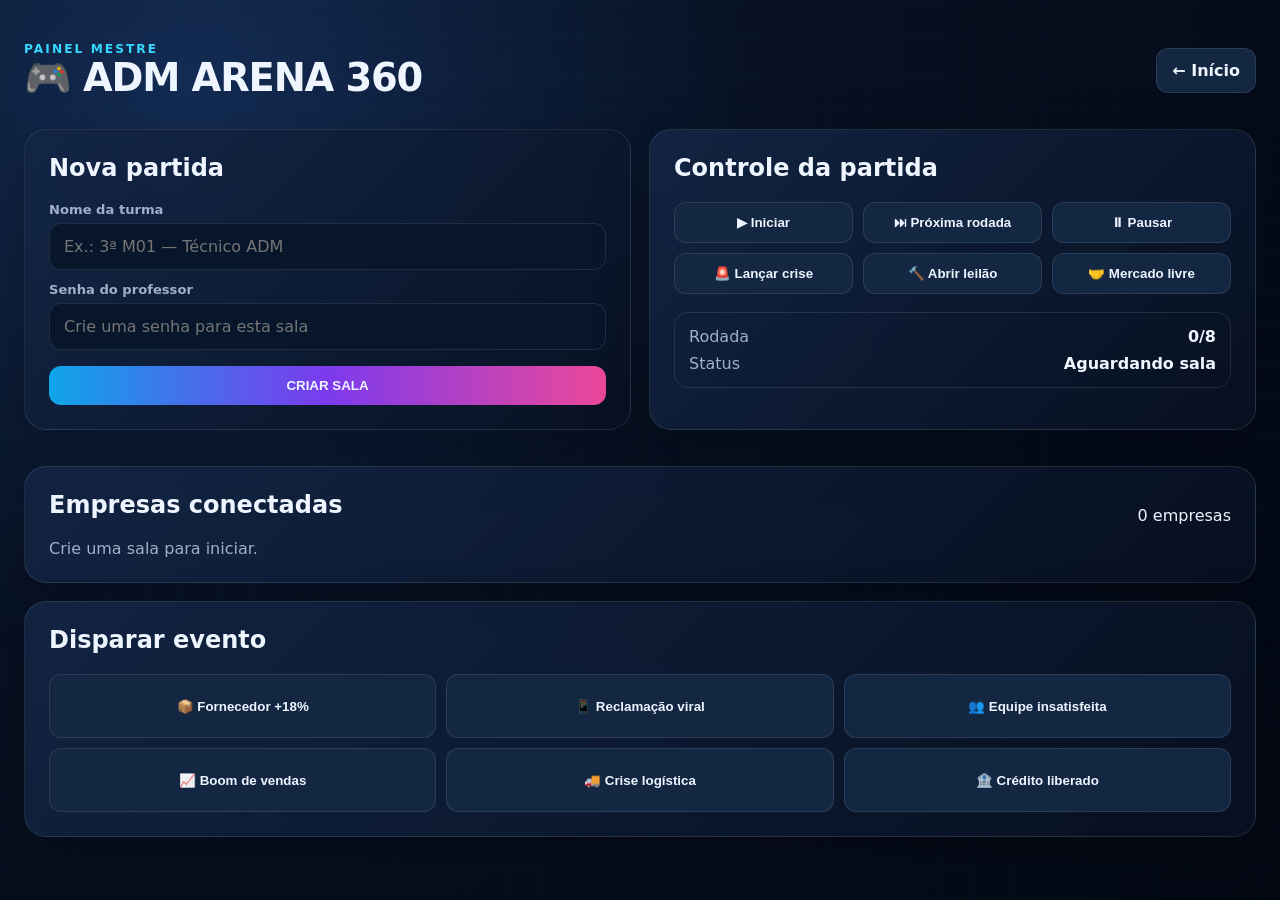
==== professor.html @ ea79e200 "Add files via upload" ====
<!doctype html>
<html lang="pt-BR">
<head>
  <meta charset="utf-8"><meta name="viewport" content="width=device-width,initial-scale=1">
  <title>ADM Arena 360 — Professor</title>
  <link rel="stylesheet" href="css/style.css">
</head>
<body>
<div class="bg-grid"></div>
<main class="shell wide">
  <header class="topbar">
    <div><div class="eyebrow">PAINEL MESTRE</div><h1>🎮 ADM ARENA 360</h1></div>
    <a class="ghost" href="index.html">← Início</a>
  </header>

  <section class="grid-2">
    <div class="card glass">
      <h2>Nova partida</h2>
      <label>Nome da turma</label>
      <input id="turma" placeholder="Ex.: 3ª M01 — Técnico ADM">
      <label>Senha do professor</label>
      <input id="senha" type="password" placeholder="Crie uma senha para esta sala">
      <button class="primary" id="criarSala">CRIAR SALA</button>
      <div id="codigoWrap" class="room-code hidden">
        <span>CÓDIGO DA SALA</span><strong id="codigoSala">ADM-0000</strong>
        <button class="ghost" id="copiarCodigo">Copiar</button>
      </div>
    </div>

    <div class="card glass">
      <h2>Controle da partida</h2>
      <div class="control-grid">
        <button id="iniciar">▶ Iniciar</button>
        <button id="proxima">⏭ Próxima rodada</button>
        <button id="pausar">⏸ Pausar</button>
        <button id="crise">🚨 Lançar crise</button>
        <button id="leilao">🔨 Abrir leilão</button>
        <button id="mercado">🤝 Mercado livre</button>
      </div>
      <div class="status">
        <span>Rodada</span><strong id="rodada">0/8</strong>
        <span>Status</span><strong id="status">Aguardando sala</strong>
      </div>
    </div>
  </section>

  <section class="card glass">
    <div class="section-title"><h2>Empresas conectadas</h2><span id="qtdEmpresas">0 empresas</span></div>
    <div id="empresas" class="company-list empty">Crie uma sala para iniciar.</div>
  </section>

  <section class="card glass">
    <h2>Disparar evento</h2>
    <div class="event-grid">
      <button class="event" data-event="fornecedor">📦 Fornecedor +18%</button>
      <button class="event" data-event="viral">📱 Reclamação viral</button>
      <button class="event" data-event="equipe">👥 Equipe insatisfeita</button>
      <button class="event" data-event="boom">📈 Boom de vendas</button>
      <button class="event" data-event="logistica">🚚 Crise logística</button>
      <button class="event" data-event="credito">🏦 Crédito liberado</button>
    </div>
  </section>

  <div id="toast" class="toast hidden"></div>
</main>
<script type="module" src="js/professor.js"></script>
</body>
</html>
---- css/style.css ----
:root{
  --bg:#071122; --panel:#0e1b33; --panel2:#142544; --text:#eef5ff; --muted:#9eb0ca;
  --cyan:#36d8ff; --pink:#ff4fa3; --gold:#ffd166; --green:#4be39b; --danger:#ff5b6e;
  --line:rgba(255,255,255,.10);
}
*{box-sizing:border-box}
body{margin:0;font-family:Inter,system-ui,Segoe UI,Arial,sans-serif;background:radial-gradient(circle at 15% 10%,#132b53 0,#071122 42%,#030813 100%);color:var(--text);min-height:100vh}
.bg-grid{position:fixed;inset:0;pointer-events:none;opacity:.16;background-image:linear-gradient(rgba(54,216,255,.15) 1px,transparent 1px),linear-gradient(90deg,rgba(54,216,255,.15) 1px,transparent 1px);background-size:36px 36px}
.shell{max-width:1100px;margin:auto;padding:42px 24px;position:relative}.wide{max-width:1320px}
.hero{text-align:center;padding:48px 10px 30px}.hero.compact{padding-top:24px}
.eyebrow{letter-spacing:.17em;font-size:.76rem;color:var(--cyan);font-weight:800}
h1{font-size:clamp(2.4rem,7vw,5.7rem);margin:.08em 0;line-height:.92;letter-spacing:-.055em}
.topbar h1{font-size:clamp(1.7rem,3vw,3rem);letter-spacing:-.03em}
h1 span{color:var(--pink)} h2{margin-top:0} p{color:#c7d4e7;line-height:1.6}
.hero p{font-size:1.1rem}
.card{border:1px solid var(--line);border-radius:22px;padding:24px;margin:18px 0}.glass{background:linear-gradient(135deg,rgba(19,38,70,.88),rgba(8,17,34,.86));box-shadow:0 22px 60px rgba(0,0,0,.24);backdrop-filter:blur(10px)}
.mode-grid{display:grid;grid-template-columns:repeat(3,1fr);gap:16px}
.mode{min-height:190px;text-align:left;padding:24px;border-radius:18px;border:1px solid var(--line);background:linear-gradient(160deg,#142849,#0a172c);color:var(--text);cursor:pointer;transition:.2s}
.mode:hover{transform:translateY(-4px);border-color:rgba(54,216,255,.55);box-shadow:0 12px 30px rgba(54,216,255,.08)}
.mode .icon{display:block;font-size:2.3rem;margin-bottom:18px}.mode strong{display:block;font-size:1.02rem}.mode small{display:block;color:var(--muted);margin-top:8px;line-height:1.5}
.feature-row,.ticker{display:flex;gap:10px;justify-content:center;flex-wrap:wrap;margin:24px 0}.feature-row div,.ticker span,.pill{background:rgba(255,255,255,.06);border:1px solid var(--line);padding:9px 14px;border-radius:999px;color:#d6e5f9}
footer{text-align:center;color:var(--muted);margin-top:35px}
.topbar{display:flex;justify-content:space-between;align-items:center;gap:20px;margin-bottom:12px}
.topbar h1{margin:4px 0}
.grid-2{display:grid;grid-template-columns:1fr 1fr;gap:18px}
label{display:block;color:var(--muted);font-size:.82rem;font-weight:700;margin:12px 0 6px}
input,select,textarea{width:100%;border-radius:12px;border:1px solid var(--line);background:#08162b;color:var(--text);padding:13px 14px;outline:none;font:inherit}
textarea{min-height:95px;resize:vertical}
input:focus,select:focus,textarea:focus{border-color:var(--cyan)}
button,.ghost{border:1px solid var(--line);background:#132743;color:var(--text);padding:12px 15px;border-radius:12px;font-weight:800;cursor:pointer;text-decoration:none;display:inline-block}
button:hover,.ghost:hover{filter:brightness(1.14)} .primary{width:100%;margin-top:16px;background:linear-gradient(90deg,#0ea5e9,#7c3aed,#ec4899);border:none}
.control-grid,.event-grid{display:grid;grid-template-columns:repeat(3,1fr);gap:10px}.event{min-height:64px}
.status{display:grid;grid-template-columns:auto 1fr;gap:8px 16px;margin-top:18px;padding:14px;border:1px solid var(--line);border-radius:14px}
.status span{color:var(--muted)}.status strong{text-align:right}
.room-code{text-align:center;padding:20px;margin-top:16px;border:1px dashed rgba(255,209,102,.55);border-radius:15px}.room-code span{display:block;color:var(--muted);font-size:.8rem}.room-code strong{display:block;font-size:2.4rem;color:var(--gold);letter-spacing:.08em;margin:6px}
.company-list.empty{color:var(--muted)}.company-item{display:grid;grid-template-columns:1.6fr repeat(4,.8fr);gap:10px;align-items:center;padding:13px;border-bottom:1px solid var(--line)}.company-item:last-child{border:0}
.company-item small{color:var(--muted)}
.entry-card{max-width:800px;margin:40px auto}
.muted{font-size:.82rem;color:var(--muted)}
.company-header{display:flex;align-items:center;justify-content:space-between;gap:15px}.company-header h2{font-size:2rem;margin:3px 0}.danger{border-color:rgba(255,91,110,.5);color:#ffc4cb}
.metrics{display:grid;grid-template-columns:repeat(6,1fr);gap:10px;margin:18px 0}
.metric{padding:17px 14px;border-radius:16px;border:1px solid var(--line);background:rgba(13,28,52,.82)}.metric span{display:block;color:var(--muted);font-size:.78rem}.metric strong{display:block;margin-top:7px;font-size:1.07rem}
.notifications{max-height:320px;overflow:auto}.notification{padding:12px;border-left:3px solid var(--cyan);background:rgba(54,216,255,.06);margin-bottom:8px;border-radius:0 10px 10px 0}
.inventory{display:grid;gap:10px}.inventory div{padding:13px;background:rgba(255,255,255,.04);border:1px solid var(--line);border-radius:12px}.inventory b{float:right;color:var(--gold)}
.modal{position:fixed;inset:0;background:rgba(0,0,0,.72);display:flex;align-items:center;justify-content:center;padding:22px;z-index:20}.modal-card{width:min(650px,100%);padding:30px;border-radius:24px;background:linear-gradient(160deg,#172b4d,#0a1529);border:1px solid rgba(255,91,110,.45);box-shadow:0 30px 80px #000}.stack{display:grid;gap:9px;margin-top:18px}.stack button{text-align:left}
.toast{position:fixed;right:22px;bottom:22px;background:#112846;border:1px solid var(--cyan);padding:14px 18px;border-radius:12px;z-index:50;box-shadow:0 15px 40px #000}
.hidden{display:none!important}
.ranking{display:grid;gap:10px}.rank-row{display:grid;grid-template-columns:70px 1fr 180px;align-items:center;gap:15px;padding:18px;border-radius:16px;border:1px solid var(--line);background:rgba(255,255,255,.04);font-size:1.15rem}.rank-row b{font-size:1.7rem;color:var(--gold)}.rank-row strong{text-align:right;color:var(--cyan)}
.section-title{display:flex;justify-content:space-between;align-items:center}
@media(max-width:850px){
 .mode-grid,.grid-2{grid-template-columns:1fr}.metrics{grid-template-columns:repeat(2,1fr)}.control-grid,.event-grid{grid-template-columns:repeat(2,1fr)}
 .company-item{grid-template-columns:1.3fr repeat(2,.8fr)}.company-item .hide-sm{display:none}
}
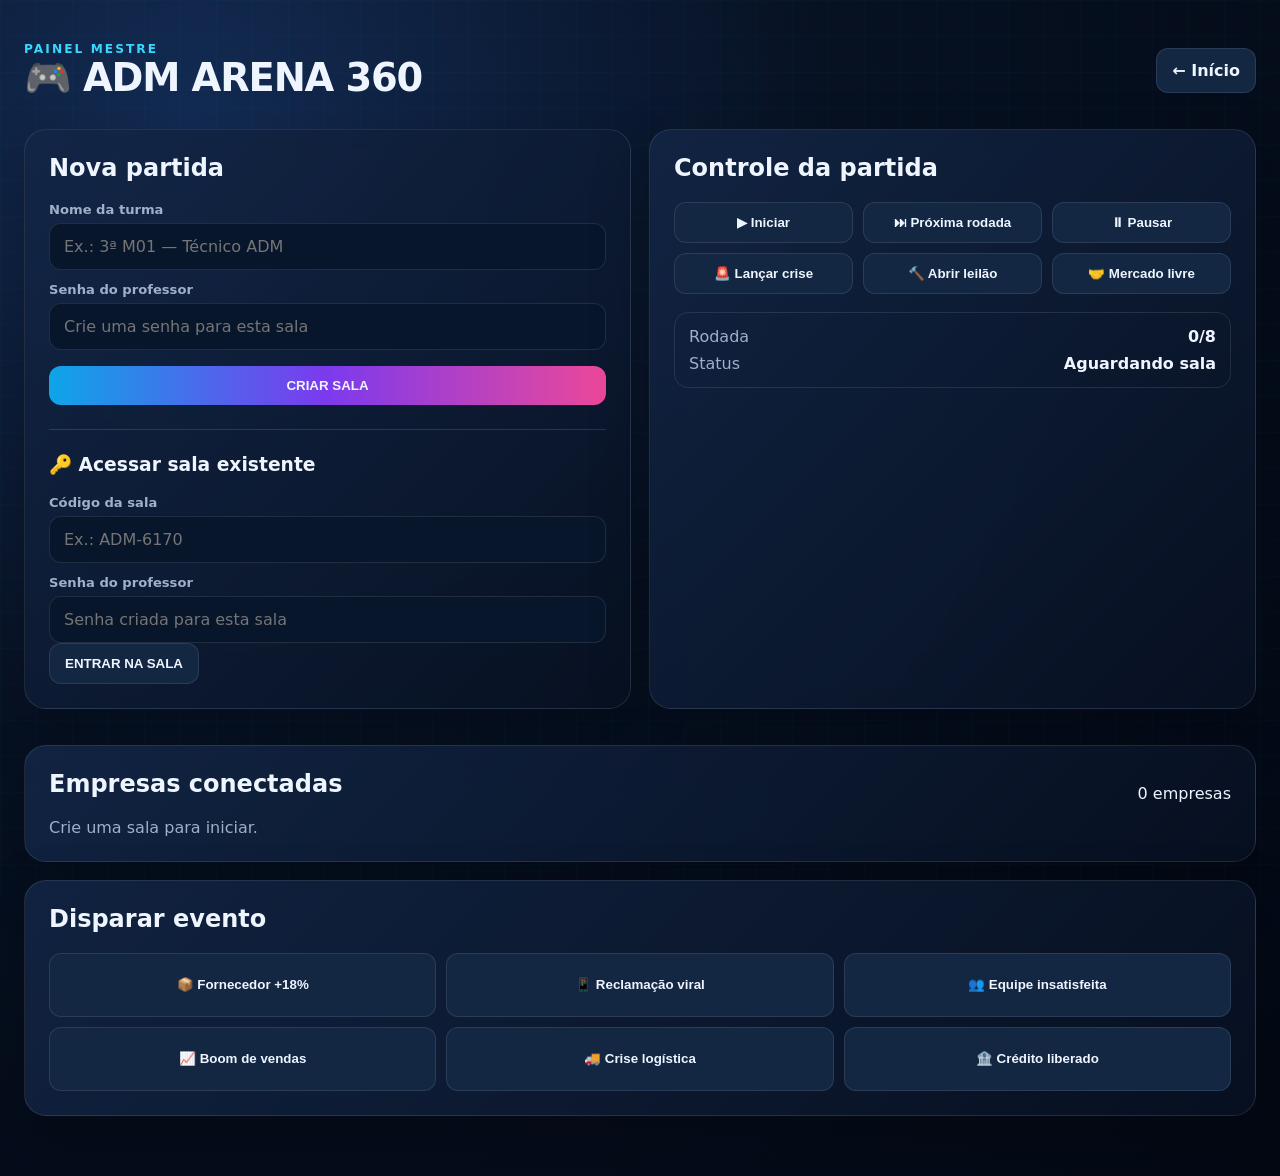
==== commit 904637d4: "Add files via upload" ====
--- a/professor.html
+++ b/professor.html
@@ -25,6 +25,14 @@
         <span>CÓDIGO DA SALA</span><strong id="codigoSala">ADM-0000</strong>
         <button class="ghost" id="copiarCodigo">Copiar</button>
       </div>
+
+      <hr style="margin:24px 0;border:0;border-top:1px solid rgba(255,255,255,.12)">
+      <h3>🔑 Acessar sala existente</h3>
+      <label>Código da sala</label>
+      <input id="codigoExistente" placeholder="Ex.: ADM-6170">
+      <label>Senha do professor</label>
+      <input id="senhaExistente" type="password" placeholder="Senha criada para esta sala">
+      <button id="acessarSala">ENTRAR NA SALA</button>
     </div>
 
     <div class="card glass">
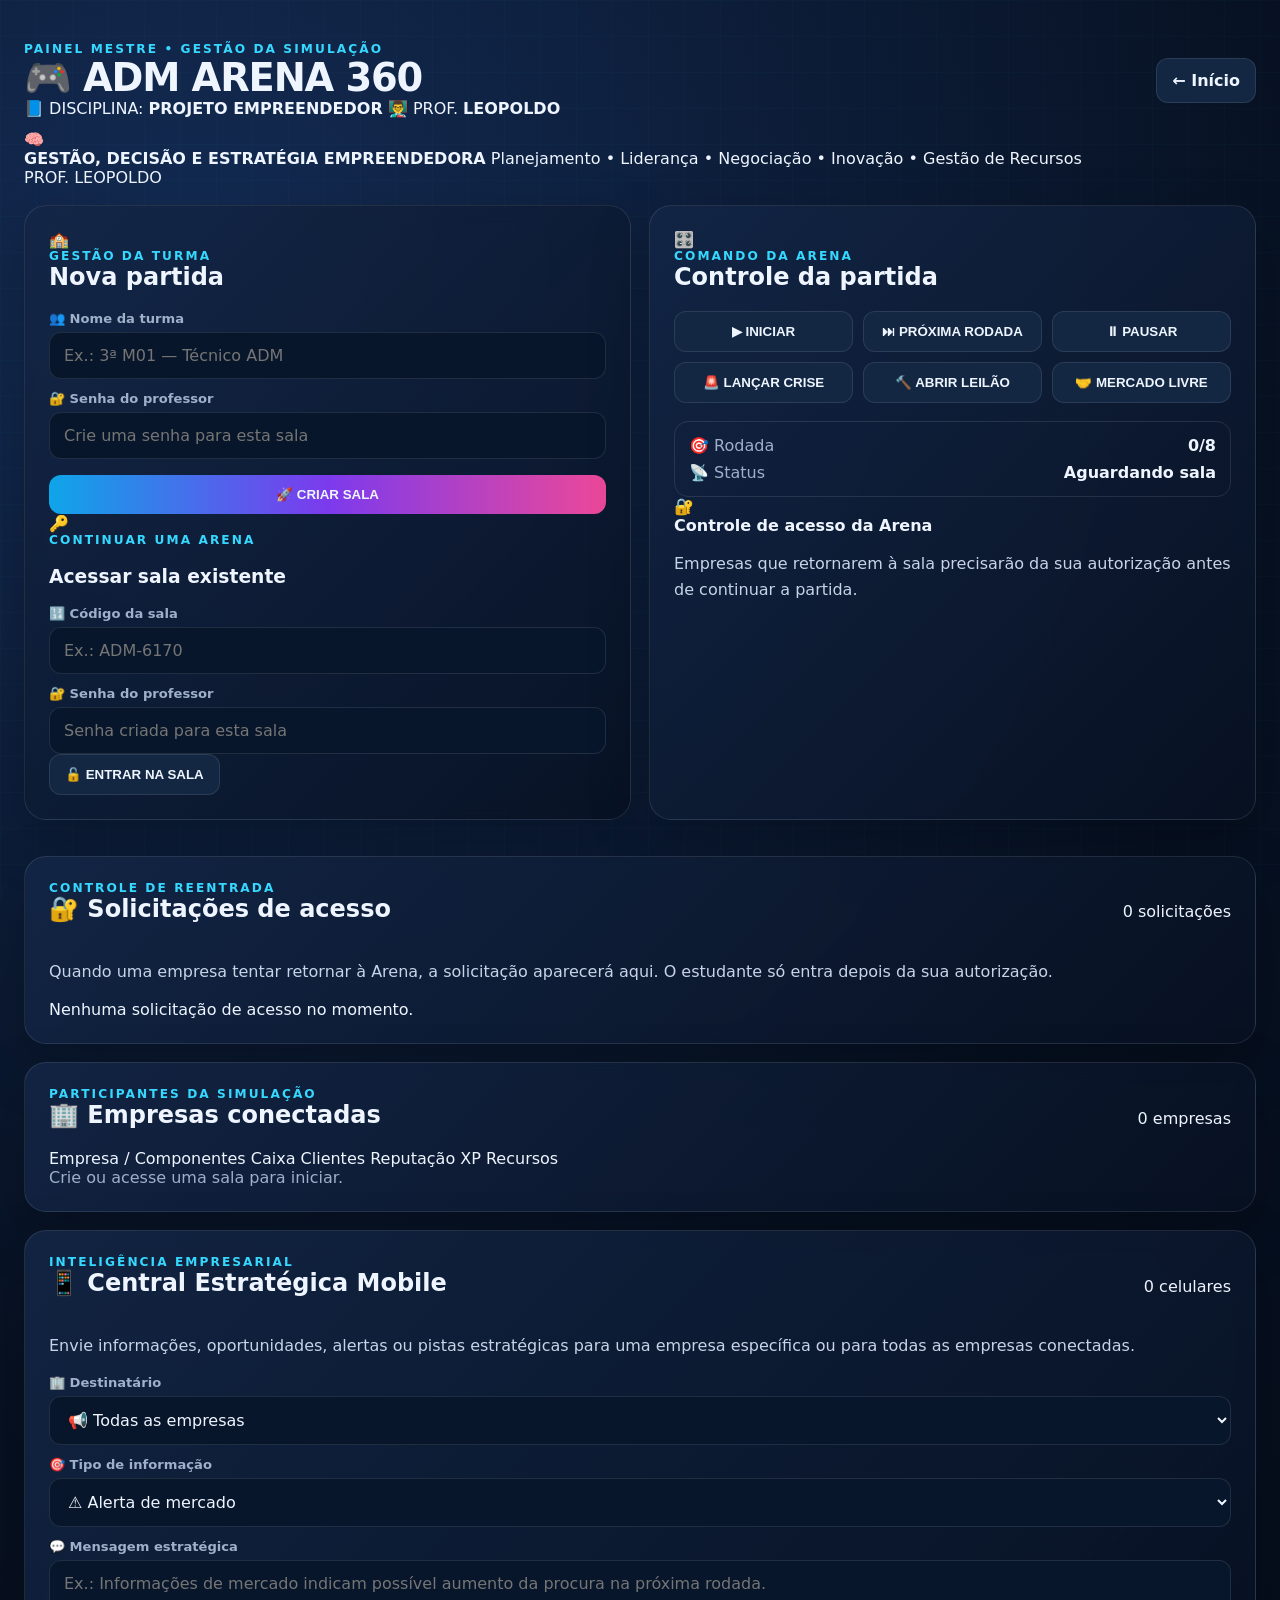
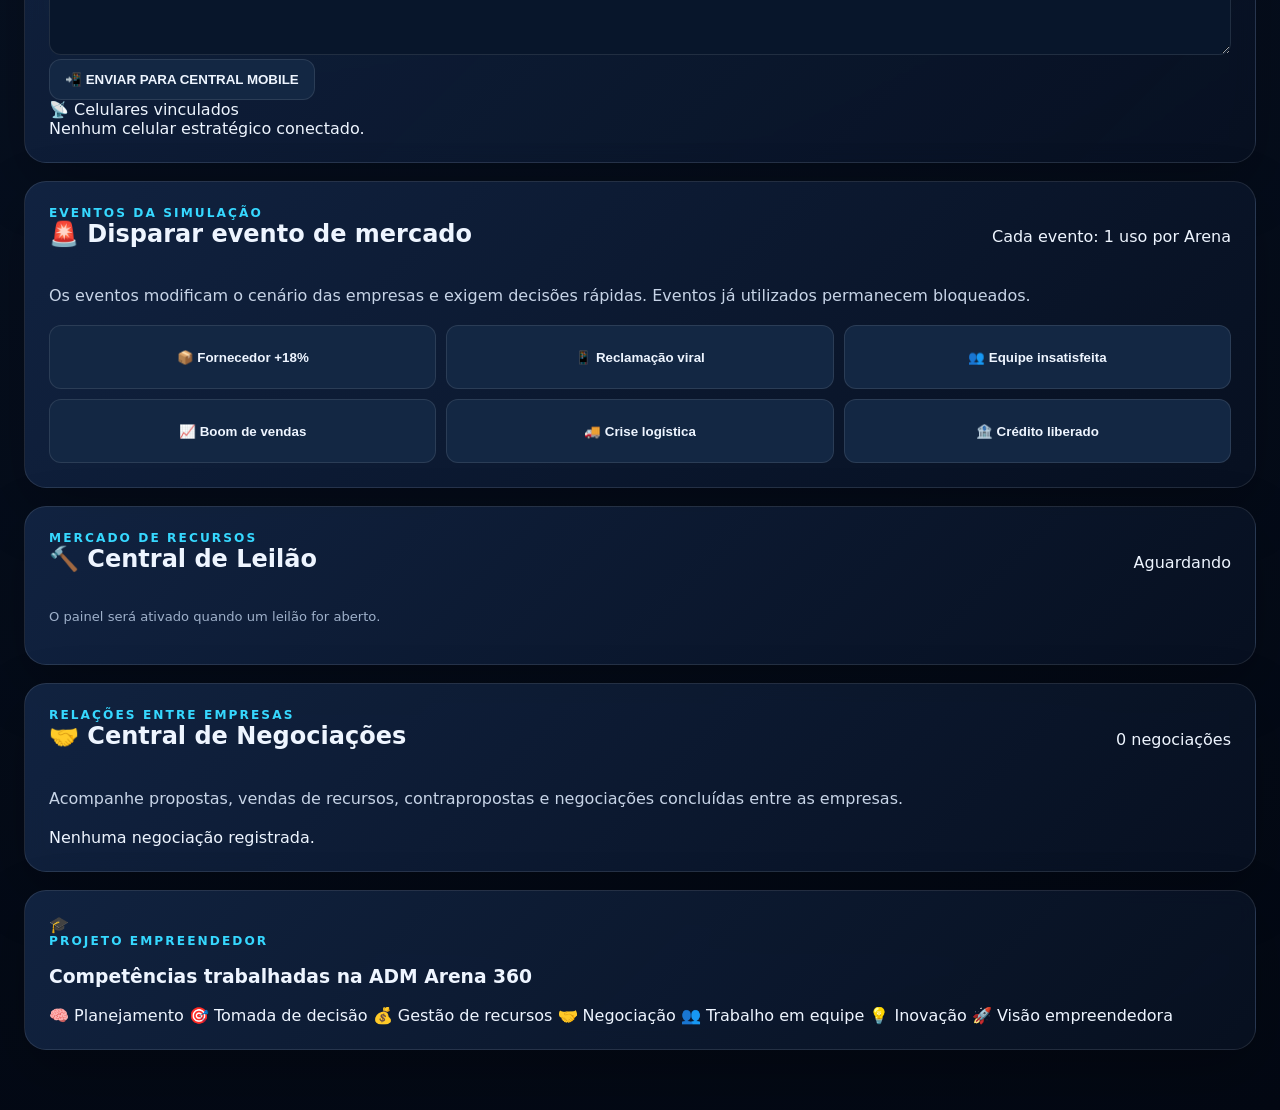
==== commit 1f402f38: "Update professor.html" ====
--- a/professor.html
+++ b/professor.html
@@ -1,76 +1,871 @@
 <!doctype html>
 <html lang="pt-BR">
 <head>
-  <meta charset="utf-8"><meta name="viewport" content="width=device-width,initial-scale=1">
-  <title>ADM Arena 360 — Professor</title>
+  <meta charset="utf-8">
+  <meta name="viewport" content="width=device-width,initial-scale=1">
+  <meta name="theme-color" content="#071122">
+
+  <title>ADM Arena 360 — Professor | Projeto Empreendedor</title>
+
   <link rel="stylesheet" href="css/style.css">
 </head>
-<body>
+
+<body class="professor-page">
+
 <div class="bg-grid"></div>
+
 <main class="shell wide">
-  <header class="topbar">
-    <div><div class="eyebrow">PAINEL MESTRE</div><h1>🎮 ADM ARENA 360</h1></div>
-    <a class="ghost" href="index.html">← Início</a>
+
+  <!-- =========================================================
+       CABEÇALHO PRINCIPAL
+  ========================================================== -->
+  <header class="topbar arena-topbar professor-topbar">
+
+    <div class="brand-block">
+      <div class="eyebrow">
+        PAINEL MESTRE • GESTÃO DA SIMULAÇÃO
+      </div>
+
+      <h1 class="arena-title">
+        🎮 ADM ARENA 360
+      </h1>
+
+      <div class="school-identification">
+        <span>
+          📘 DISCIPLINA:
+          <strong>PROJETO EMPREENDEDOR</strong>
+        </span>
+
+        <span>
+          👨‍🏫 PROF.
+          <strong>LEOPOLDO</strong>
+        </span>
+      </div>
+    </div>
+
+    <a class="ghost btn-home" href="index.html">
+      ← Início
+    </a>
+
   </header>
 
-  <section class="grid-2">
-    <div class="card glass">
-      <h2>Nova partida</h2>
-      <label>Nome da turma</label>
-      <input id="turma" placeholder="Ex.: 3ª M01 — Técnico ADM">
-      <label>Senha do professor</label>
-      <input id="senha" type="password" placeholder="Crie uma senha para esta sala">
-      <button class="primary" id="criarSala">CRIAR SALA</button>
-      <div id="codigoWrap" class="room-code hidden">
-        <span>CÓDIGO DA SALA</span><strong id="codigoSala">ADM-0000</strong>
-        <button class="ghost" id="copiarCodigo">Copiar</button>
-      </div>
-
-      <hr style="margin:24px 0;border:0;border-top:1px solid rgba(255,255,255,.12)">
-      <h3>🔑 Acessar sala existente</h3>
-      <label>Código da sala</label>
-      <input id="codigoExistente" placeholder="Ex.: ADM-6170">
-      <label>Senha do professor</label>
-      <input id="senhaExistente" type="password" placeholder="Senha criada para esta sala">
-      <button id="acessarSala">ENTRAR NA SALA</button>
-    </div>
-
-    <div class="card glass">
-      <h2>Controle da partida</h2>
+
+  <!-- =========================================================
+       IDENTIDADE / PROPÓSITO
+  ========================================================== -->
+  <section class="arena-course-banner professor-course-banner">
+
+    <div class="course-banner-icon">
+      🧠
+    </div>
+
+    <div>
+      <strong>GESTÃO, DECISÃO E ESTRATÉGIA EMPREENDEDORA</strong>
+
+      <span>
+        Planejamento • Liderança • Negociação • Inovação • Gestão de Recursos
+      </span>
+    </div>
+
+    <div class="course-professor">
+      PROF. LEOPOLDO
+    </div>
+
+  </section>
+
+
+  <!-- =========================================================
+       CRIAÇÃO / ACESSO + CONTROLE DA PARTIDA
+  ========================================================== -->
+  <section class="grid-2 professor-main-grid">
+
+    <!-- =======================================================
+         SALA
+    ======================================================== -->
+    <div class="card glass room-admin-card">
+
+      <div class="card-heading">
+
+        <div class="card-heading-icon">
+          🏫
+        </div>
+
+        <div>
+          <div class="eyebrow">
+            GESTÃO DA TURMA
+          </div>
+
+          <h2>
+            Nova partida
+          </h2>
+        </div>
+
+      </div>
+
+
+      <label for="turma">
+        👥 Nome da turma
+      </label>
+
+      <input
+        id="turma"
+        placeholder="Ex.: 3ª M01 — Técnico ADM"
+        autocomplete="off"
+      >
+
+
+      <label for="senha">
+        🔐 Senha do professor
+      </label>
+
+      <input
+        id="senha"
+        type="password"
+        placeholder="Crie uma senha para esta sala"
+        autocomplete="new-password"
+      >
+
+
+      <button
+        class="primary btn-create-room"
+        id="criarSala"
+      >
+        🚀 CRIAR SALA
+      </button>
+
+
+      <div
+        id="codigoWrap"
+        class="room-code hidden"
+      >
+
+        <span>
+          CÓDIGO DA SALA
+        </span>
+
+        <strong id="codigoSala">
+          ADM-0000
+        </strong>
+
+        <button
+          class="ghost"
+          id="copiarCodigo"
+        >
+          📋 Copiar código
+        </button>
+
+      </div>
+
+
+      <div class="divider-line"></div>
+
+
+      <div class="access-room-heading">
+        <span class="access-room-icon">
+          🔑
+        </span>
+
+        <div>
+          <div class="eyebrow">
+            CONTINUAR UMA ARENA
+          </div>
+
+          <h3>
+            Acessar sala existente
+          </h3>
+        </div>
+      </div>
+
+
+      <label for="codigoExistente">
+        🔢 Código da sala
+      </label>
+
+      <input
+        id="codigoExistente"
+        placeholder="Ex.: ADM-6170"
+        autocomplete="off"
+      >
+
+
+      <label for="senhaExistente">
+        🔐 Senha do professor
+      </label>
+
+      <input
+        id="senhaExistente"
+        type="password"
+        placeholder="Senha criada para esta sala"
+        autocomplete="current-password"
+      >
+
+
+      <button
+        id="acessarSala"
+        class="btn-access-room"
+      >
+        🔓 ENTRAR NA SALA
+      </button>
+
+    </div>
+
+
+    <!-- =======================================================
+         CONTROLE DA PARTIDA
+    ======================================================== -->
+    <div class="card glass game-control-card">
+
+      <div class="card-heading">
+
+        <div class="card-heading-icon">
+          🎛️
+        </div>
+
+        <div>
+          <div class="eyebrow">
+            COMANDO DA ARENA
+          </div>
+
+          <h2>
+            Controle da partida
+          </h2>
+        </div>
+
+      </div>
+
+
       <div class="control-grid">
-        <button id="iniciar">▶ Iniciar</button>
-        <button id="proxima">⏭ Próxima rodada</button>
-        <button id="pausar">⏸ Pausar</button>
-        <button id="crise">🚨 Lançar crise</button>
-        <button id="leilao">🔨 Abrir leilão</button>
-        <button id="mercado">🤝 Mercado livre</button>
-      </div>
-      <div class="status">
-        <span>Rodada</span><strong id="rodada">0/8</strong>
-        <span>Status</span><strong id="status">Aguardando sala</strong>
-      </div>
-    </div>
+
+        <button
+          id="iniciar"
+          class="control-btn control-start"
+        >
+          ▶ INICIAR
+        </button>
+
+
+        <button
+          id="proxima"
+          class="control-btn control-next"
+        >
+          ⏭ PRÓXIMA RODADA
+        </button>
+
+
+        <button
+          id="pausar"
+          class="control-btn control-pause"
+        >
+          ⏸ PAUSAR
+        </button>
+
+
+        <button
+          id="crise"
+          class="control-btn control-crisis"
+        >
+          🚨 LANÇAR CRISE
+        </button>
+
+
+        <button
+          id="leilao"
+          class="control-btn control-auction"
+        >
+          🔨 ABRIR LEILÃO
+        </button>
+
+
+        <button
+          id="mercado"
+          class="control-btn control-market"
+        >
+          🤝 MERCADO LIVRE
+        </button>
+
+      </div>
+
+
+      <div class="status professor-status">
+
+        <span>
+          🎯 Rodada
+        </span>
+
+        <strong id="rodada">
+          0/8
+        </strong>
+
+
+        <span>
+          📡 Status
+        </span>
+
+        <strong id="status">
+          Aguardando sala
+        </strong>
+
+      </div>
+
+
+      <div class="teacher-security-note">
+
+        <div class="security-icon">
+          🔐
+        </div>
+
+        <div>
+          <strong>
+            Controle de acesso da Arena
+          </strong>
+
+          <p>
+            Empresas que retornarem à sala precisarão da sua autorização
+            antes de continuar a partida.
+          </p>
+        </div>
+
+      </div>
+
+    </div>
+
   </section>
 
-  <section class="card glass">
-    <div class="section-title"><h2>Empresas conectadas</h2><span id="qtdEmpresas">0 empresas</span></div>
-    <div id="empresas" class="company-list empty">Crie uma sala para iniciar.</div>
+
+  <!-- =========================================================
+       SOLICITAÇÕES DE ACESSO
+  ========================================================== -->
+  <section
+    id="accessRequestsCard"
+    class="card glass access-requests-card"
+  >
+
+    <div class="section-title">
+
+      <div>
+
+        <div class="eyebrow">
+          CONTROLE DE REENTRADA
+        </div>
+
+        <h2>
+          🔐 Solicitações de acesso
+        </h2>
+
+      </div>
+
+
+      <span
+        id="qtdSolicitacoes"
+        class="request-count"
+      >
+        0 solicitações
+      </span>
+
+    </div>
+
+
+    <p class="section-description">
+      Quando uma empresa tentar retornar à Arena, a solicitação aparecerá
+      aqui. O estudante só entra depois da sua autorização.
+    </p>
+
+
+    <div
+      id="solicitacoesAcesso"
+      class="access-request-list empty"
+    >
+      Nenhuma solicitação de acesso no momento.
+    </div>
+
   </section>
 
-  <section class="card glass">
-    <h2>Disparar evento</h2>
+
+  <!-- =========================================================
+       EMPRESAS CONECTADAS
+  ========================================================== -->
+  <section class="card glass companies-card">
+
+    <div class="section-title">
+
+      <div>
+
+        <div class="eyebrow">
+          PARTICIPANTES DA SIMULAÇÃO
+        </div>
+
+        <h2>
+          🏢 Empresas conectadas
+        </h2>
+
+      </div>
+
+
+      <span id="qtdEmpresas">
+        0 empresas
+      </span>
+
+    </div>
+
+
+    <div class="company-list-header">
+
+      <span>
+        Empresa / Componentes
+      </span>
+
+      <span>
+        Caixa
+      </span>
+
+      <span>
+        Clientes
+      </span>
+
+      <span>
+        Reputação
+      </span>
+
+      <span>
+        XP
+      </span>
+
+      <span>
+        Recursos
+      </span>
+
+    </div>
+
+
+    <div
+      id="empresas"
+      class="company-list empty"
+    >
+      Crie ou acesse uma sala para iniciar.
+    </div>
+
+  </section>
+
+
+  <!-- =========================================================
+       CENTRAL ESTRATÉGICA MOBILE
+  ========================================================== -->
+  <section class="card glass teacher-mobile-center">
+
+    <div class="section-title">
+
+      <div>
+
+        <div class="eyebrow">
+          INTELIGÊNCIA EMPRESARIAL
+        </div>
+
+        <h2>
+          📱 Central Estratégica Mobile
+        </h2>
+
+      </div>
+
+
+      <span
+        id="qtdCelulares"
+        class="mobile-count"
+      >
+        0 celulares
+      </span>
+
+    </div>
+
+
+    <p class="section-description">
+      Envie informações, oportunidades, alertas ou pistas estratégicas
+      para uma empresa específica ou para todas as empresas conectadas.
+    </p>
+
+
+    <div class="mobile-admin-layout">
+
+      <div class="mobile-message-form">
+
+        <label for="mobileDestino">
+          🏢 Destinatário
+        </label>
+
+        <select id="mobileDestino">
+
+          <option value="all">
+            📢 Todas as empresas
+          </option>
+
+        </select>
+
+
+        <label for="mobileTipo">
+          🎯 Tipo de informação
+        </label>
+
+        <select id="mobileTipo">
+
+          <option value="alerta">
+            ⚠️ Alerta de mercado
+          </option>
+
+          <option value="oportunidade">
+            💡 Oportunidade estratégica
+          </option>
+
+          <option value="pista">
+            🔍 Informação / pista exclusiva
+          </option>
+
+          <option value="negociacao">
+            🤝 Informação comercial
+          </option>
+
+          <option value="resultado">
+            📊 Resultado / consequência
+          </option>
+
+        </select>
+
+
+        <label for="mobileMensagem">
+          💬 Mensagem estratégica
+        </label>
+
+        <textarea
+          id="mobileMensagem"
+          placeholder="Ex.: Informações de mercado indicam possível aumento da procura na próxima rodada."
+        ></textarea>
+
+
+        <button
+          id="enviarMobile"
+          class="btn-mobile-send"
+        >
+          📲 ENVIAR PARA CENTRAL MOBILE
+        </button>
+
+      </div>
+
+
+      <div class="mobile-connected-panel">
+
+        <div class="mobile-connected-title">
+          📡 Celulares vinculados
+        </div>
+
+        <div
+          id="celularesConectados"
+          class="mobile-connected-list empty"
+        >
+          Nenhum celular estratégico conectado.
+        </div>
+
+      </div>
+
+    </div>
+
+  </section>
+
+
+  <!-- =========================================================
+       EVENTOS DE MERCADO
+  ========================================================== -->
+  <section class="card glass events-card">
+
+    <div class="section-title">
+
+      <div>
+
+        <div class="eyebrow">
+          EVENTOS DA SIMULAÇÃO
+        </div>
+
+        <h2>
+          🚨 Disparar evento de mercado
+        </h2>
+
+      </div>
+
+      <span class="event-rule">
+        Cada evento: 1 uso por Arena
+      </span>
+
+    </div>
+
+
+    <p class="section-description">
+      Os eventos modificam o cenário das empresas e exigem decisões rápidas.
+      Eventos já utilizados permanecem bloqueados.
+    </p>
+
+
     <div class="event-grid">
-      <button class="event" data-event="fornecedor">📦 Fornecedor +18%</button>
-      <button class="event" data-event="viral">📱 Reclamação viral</button>
-      <button class="event" data-event="equipe">👥 Equipe insatisfeita</button>
-      <button class="event" data-event="boom">📈 Boom de vendas</button>
-      <button class="event" data-event="logistica">🚚 Crise logística</button>
-      <button class="event" data-event="credito">🏦 Crédito liberado</button>
-    </div>
+
+      <button
+        class="event event-supplier"
+        data-event="fornecedor"
+      >
+        📦
+        <span>Fornecedor +18%</span>
+      </button>
+
+
+      <button
+        class="event event-viral"
+        data-event="viral"
+      >
+        📱
+        <span>Reclamação viral</span>
+      </button>
+
+
+      <button
+        class="event event-team"
+        data-event="equipe"
+      >
+        👥
+        <span>Equipe insatisfeita</span>
+      </button>
+
+
+      <button
+        class="event event-boom"
+        data-event="boom"
+      >
+        📈
+        <span>Boom de vendas</span>
+      </button>
+
+
+      <button
+        class="event event-logistics"
+        data-event="logistica"
+      >
+        🚚
+        <span>Crise logística</span>
+      </button>
+
+
+      <button
+        class="event event-credit"
+        data-event="credito"
+      >
+        🏦
+        <span>Crédito liberado</span>
+      </button>
+
+    </div>
+
   </section>
 
-  <div id="toast" class="toast hidden"></div>
+
+  <!-- =========================================================
+       LEILÃO
+       O professor.js atual/incrementado poderá preencher esta área.
+  ========================================================== -->
+  <section
+    id="painelLeilao"
+    class="card glass auction-admin-card"
+  >
+
+    <div class="section-title">
+
+      <div>
+
+        <div class="eyebrow">
+          MERCADO DE RECURSOS
+        </div>
+
+        <h2>
+          🔨 Central de Leilão
+        </h2>
+
+      </div>
+
+
+      <span
+        id="statusLeilao"
+        class="auction-status"
+      >
+        Aguardando
+      </span>
+
+    </div>
+
+
+    <div
+      id="conteudoLeilao"
+      class="auction-admin-content"
+    >
+      <p class="muted">
+        O painel será ativado quando um leilão for aberto.
+      </p>
+    </div>
+
+  </section>
+
+
+  <!-- =========================================================
+       CENTRAL DE NEGOCIAÇÕES
+  ========================================================== -->
+  <section
+    id="centralNegociacoes"
+    class="card glass negotiations-admin-card"
+  >
+
+    <div class="section-title">
+
+      <div>
+
+        <div class="eyebrow">
+          RELAÇÕES ENTRE EMPRESAS
+        </div>
+
+        <h2>
+          🤝 Central de Negociações
+        </h2>
+
+      </div>
+
+
+      <span
+        id="qtdNegociacoes"
+        class="negotiation-count"
+      >
+        0 negociações
+      </span>
+
+    </div>
+
+
+    <p class="section-description">
+      Acompanhe propostas, vendas de recursos, contrapropostas
+      e negociações concluídas entre as empresas.
+    </p>
+
+
+    <div
+      id="listaNegociacoes"
+      class="teacher-negotiation-list empty"
+    >
+      Nenhuma negociação registrada.
+    </div>
+
+  </section>
+
+
+  <!-- =========================================================
+       PAINEL DE ORIENTAÇÃO PEDAGÓGICA
+  ========================================================== -->
+  <section class="card glass pedagogical-card">
+
+    <div class="pedagogical-icon">
+      🎓
+    </div>
+
+    <div>
+
+      <div class="eyebrow">
+        PROJETO EMPREENDEDOR
+      </div>
+
+      <h3>
+        Competências trabalhadas na ADM Arena 360
+      </h3>
+
+      <div class="pedagogical-skills">
+
+        <span>
+          🧠 Planejamento
+        </span>
+
+        <span>
+          🎯 Tomada de decisão
+        </span>
+
+        <span>
+          💰 Gestão de recursos
+        </span>
+
+        <span>
+          🤝 Negociação
+        </span>
+
+        <span>
+          👥 Trabalho em equipe
+        </span>
+
+        <span>
+          💡 Inovação
+        </span>
+
+        <span>
+          🚀 Visão empreendedora
+        </span>
+
+      </div>
+
+    </div>
+
+  </section>
+
+
+  <!-- =========================================================
+       MODAL INFORMAÇÃO MOBILE
+  ========================================================== -->
+  <div
+    id="modalProfessorMobile"
+    class="modal hidden"
+  >
+
+    <div class="modal-card">
+
+      <div class="mobile-modal-icon">
+        📱
+      </div>
+
+      <div class="eyebrow">
+        CENTRAL ESTRATÉGICA
+      </div>
+
+      <h2>
+        Informação enviada
+      </h2>
+
+      <p id="mobileProfessorConfirmacao">
+        A mensagem estratégica foi enviada.
+      </p>
+
+
+      <button
+        id="fecharProfessorMobile"
+        class="ghost"
+      >
+        FECHAR
+      </button>
+
+    </div>
+
+  </div>
+
+
+  <!-- =========================================================
+       TOAST
+  ========================================================== -->
+  <div
+    id="toast"
+    class="toast hidden"
+  ></div>
+
 </main>
-<script type="module" src="js/professor.js"></script>
+
+
+<script
+  type="module"
+  src="js/professor.js"
+></script>
+
 </body>
 </html>
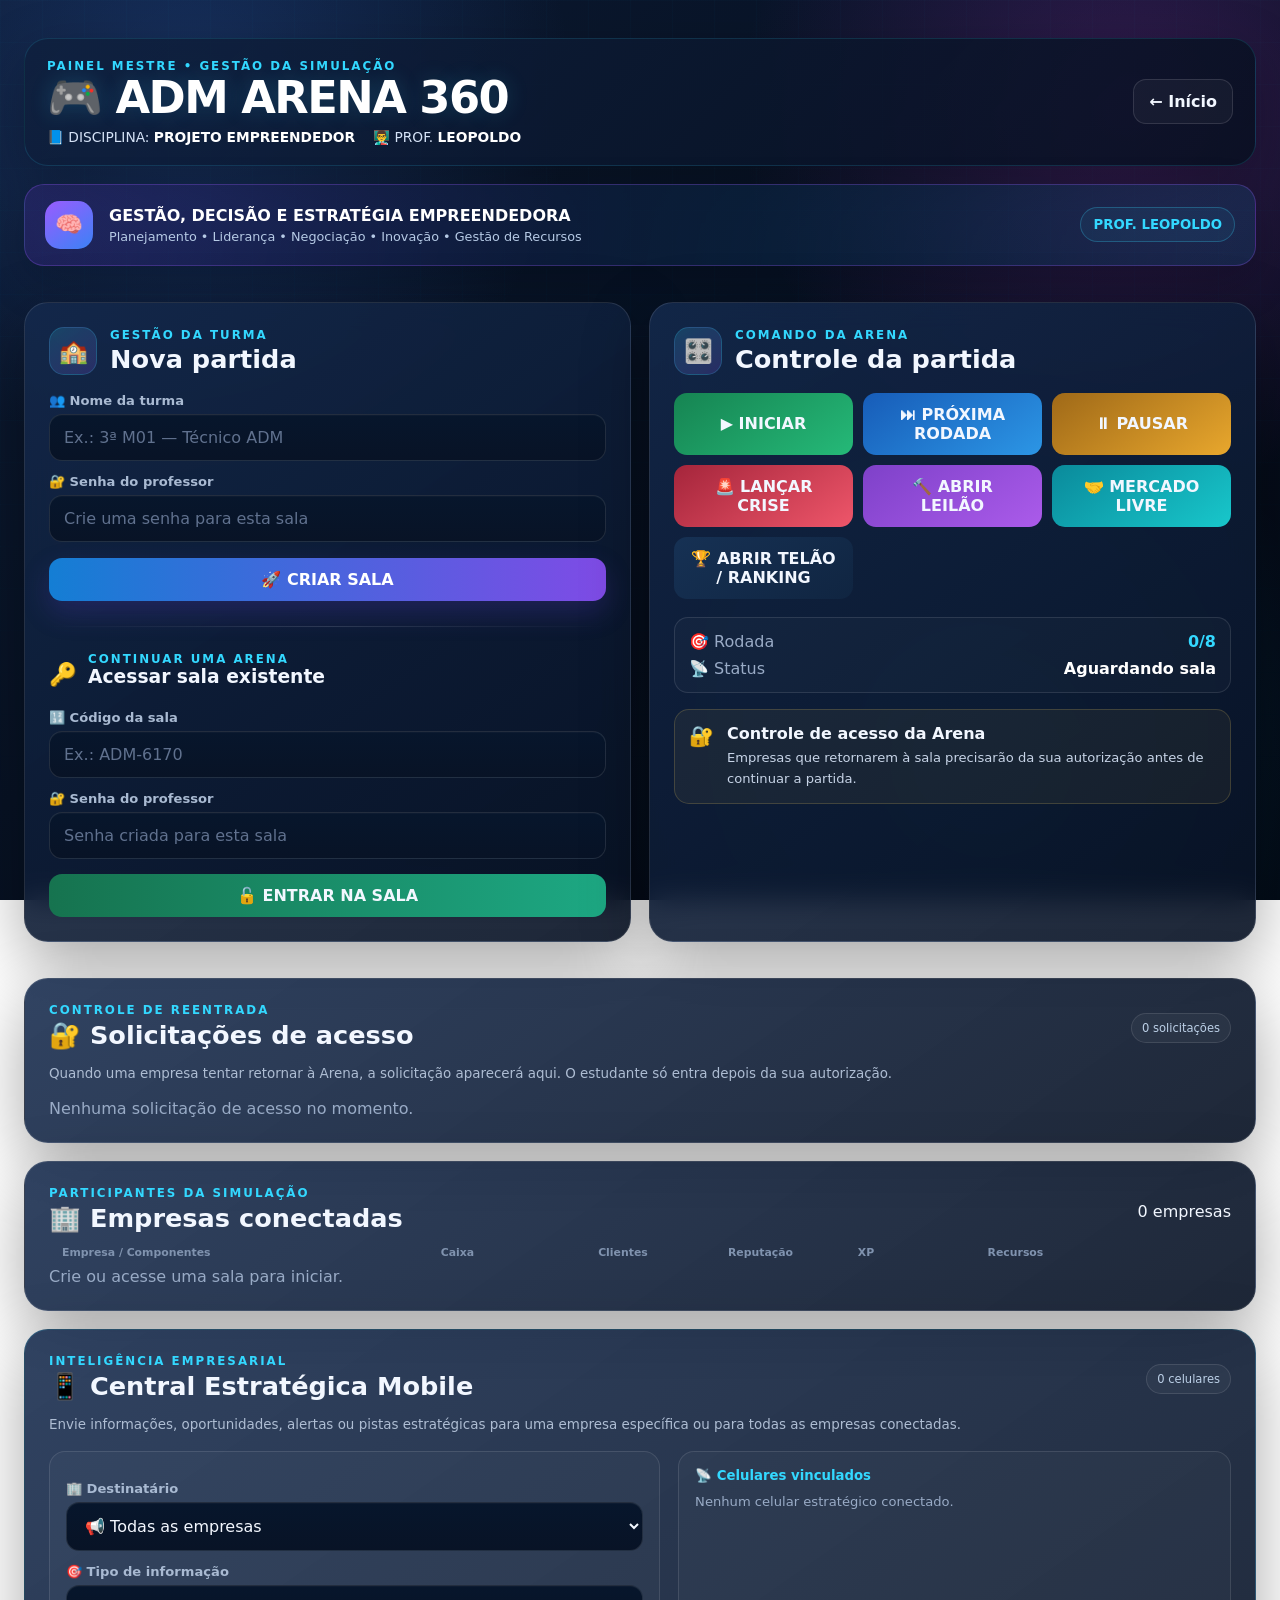
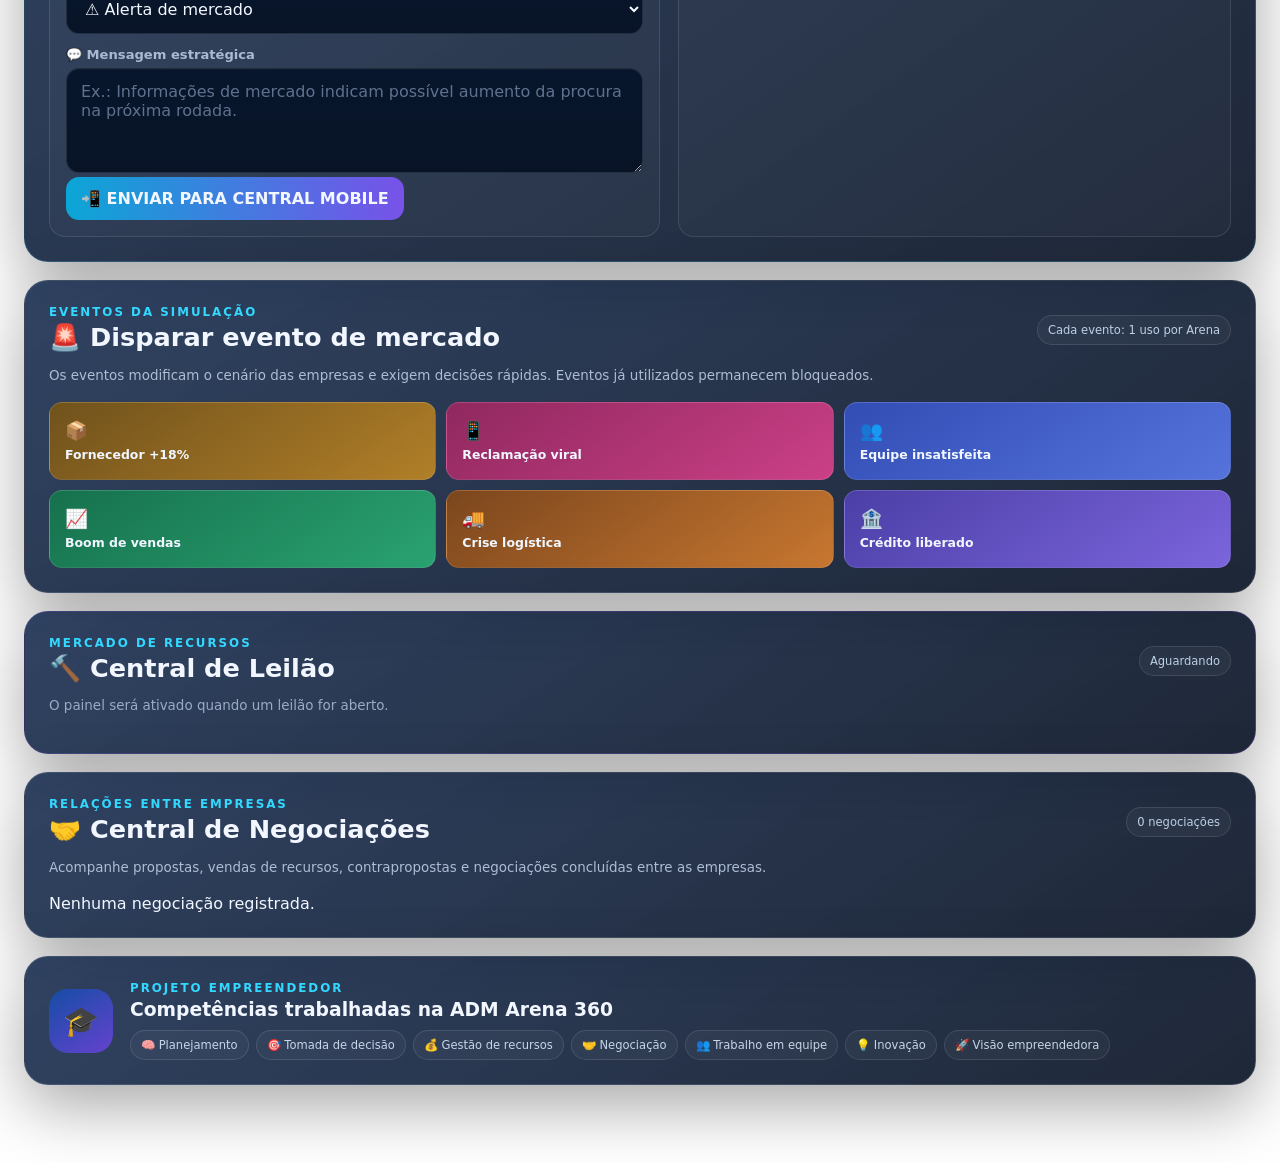
==== commit 9f4db552: "Update professor.html" ====
--- a/professor.html
+++ b/professor.html
@@ -866,6 +866,6 @@
   type="module"
   src="js/professor.js"
 ></script>
-
+<script type="module" src="js/abertura.js"></script>
 </body>
 </html>
--- a/css/style.css
+++ b/css/style.css
@@ -1,54 +1,3368 @@
+/* ============================================================
+   ADM ARENA 360
+   PROJETO EMPREENDEDOR
+   PROF. LEOPOLDO
+
+   STYLE.CSS — IDENTIDADE VISUAL COMPLETA
+   ============================================================ */
 
 :root{
-  --bg:#071122; --panel:#0e1b33; --panel2:#142544; --text:#eef5ff; --muted:#9eb0ca;
-  --cyan:#36d8ff; --pink:#ff4fa3; --gold:#ffd166; --green:#4be39b; --danger:#ff5b6e;
-  --line:rgba(255,255,255,.10);
-}
-*{box-sizing:border-box}
-body{margin:0;font-family:Inter,system-ui,Segoe UI,Arial,sans-serif;background:radial-gradient(circle at 15% 10%,#132b53 0,#071122 42%,#030813 100%);color:var(--text);min-height:100vh}
-.bg-grid{position:fixed;inset:0;pointer-events:none;opacity:.16;background-image:linear-gradient(rgba(54,216,255,.15) 1px,transparent 1px),linear-gradient(90deg,rgba(54,216,255,.15) 1px,transparent 1px);background-size:36px 36px}
-.shell{max-width:1100px;margin:auto;padding:42px 24px;position:relative}.wide{max-width:1320px}
-.hero{text-align:center;padding:48px 10px 30px}.hero.compact{padding-top:24px}
-.eyebrow{letter-spacing:.17em;font-size:.76rem;color:var(--cyan);font-weight:800}
-h1{font-size:clamp(2.4rem,7vw,5.7rem);margin:.08em 0;line-height:.92;letter-spacing:-.055em}
-.topbar h1{font-size:clamp(1.7rem,3vw,3rem);letter-spacing:-.03em}
-h1 span{color:var(--pink)} h2{margin-top:0} p{color:#c7d4e7;line-height:1.6}
-.hero p{font-size:1.1rem}
-.card{border:1px solid var(--line);border-radius:22px;padding:24px;margin:18px 0}.glass{background:linear-gradient(135deg,rgba(19,38,70,.88),rgba(8,17,34,.86));box-shadow:0 22px 60px rgba(0,0,0,.24);backdrop-filter:blur(10px)}
-.mode-grid{display:grid;grid-template-columns:repeat(3,1fr);gap:16px}
-.mode{min-height:190px;text-align:left;padding:24px;border-radius:18px;border:1px solid var(--line);background:linear-gradient(160deg,#142849,#0a172c);color:var(--text);cursor:pointer;transition:.2s}
-.mode:hover{transform:translateY(-4px);border-color:rgba(54,216,255,.55);box-shadow:0 12px 30px rgba(54,216,255,.08)}
-.mode .icon{display:block;font-size:2.3rem;margin-bottom:18px}.mode strong{display:block;font-size:1.02rem}.mode small{display:block;color:var(--muted);margin-top:8px;line-height:1.5}
-.feature-row,.ticker{display:flex;gap:10px;justify-content:center;flex-wrap:wrap;margin:24px 0}.feature-row div,.ticker span,.pill{background:rgba(255,255,255,.06);border:1px solid var(--line);padding:9px 14px;border-radius:999px;color:#d6e5f9}
-footer{text-align:center;color:var(--muted);margin-top:35px}
-.topbar{display:flex;justify-content:space-between;align-items:center;gap:20px;margin-bottom:12px}
-.topbar h1{margin:4px 0}
-.grid-2{display:grid;grid-template-columns:1fr 1fr;gap:18px}
-label{display:block;color:var(--muted);font-size:.82rem;font-weight:700;margin:12px 0 6px}
-input,select,textarea{width:100%;border-radius:12px;border:1px solid var(--line);background:#08162b;color:var(--text);padding:13px 14px;outline:none;font:inherit}
-textarea{min-height:95px;resize:vertical}
-input:focus,select:focus,textarea:focus{border-color:var(--cyan)}
-button,.ghost{border:1px solid var(--line);background:#132743;color:var(--text);padding:12px 15px;border-radius:12px;font-weight:800;cursor:pointer;text-decoration:none;display:inline-block}
-button:hover,.ghost:hover{filter:brightness(1.14)} .primary{width:100%;margin-top:16px;background:linear-gradient(90deg,#0ea5e9,#7c3aed,#ec4899);border:none}
-.control-grid,.event-grid{display:grid;grid-template-columns:repeat(3,1fr);gap:10px}.event{min-height:64px}
-.status{display:grid;grid-template-columns:auto 1fr;gap:8px 16px;margin-top:18px;padding:14px;border:1px solid var(--line);border-radius:14px}
-.status span{color:var(--muted)}.status strong{text-align:right}
-.room-code{text-align:center;padding:20px;margin-top:16px;border:1px dashed rgba(255,209,102,.55);border-radius:15px}.room-code span{display:block;color:var(--muted);font-size:.8rem}.room-code strong{display:block;font-size:2.4rem;color:var(--gold);letter-spacing:.08em;margin:6px}
-.company-list.empty{color:var(--muted)}.company-item{display:grid;grid-template-columns:1.6fr repeat(4,.8fr);gap:10px;align-items:center;padding:13px;border-bottom:1px solid var(--line)}.company-item:last-child{border:0}
-.company-item small{color:var(--muted)}
-.entry-card{max-width:800px;margin:40px auto}
-.muted{font-size:.82rem;color:var(--muted)}
-.company-header{display:flex;align-items:center;justify-content:space-between;gap:15px}.company-header h2{font-size:2rem;margin:3px 0}.danger{border-color:rgba(255,91,110,.5);color:#ffc4cb}
-.metrics{display:grid;grid-template-columns:repeat(6,1fr);gap:10px;margin:18px 0}
-.metric{padding:17px 14px;border-radius:16px;border:1px solid var(--line);background:rgba(13,28,52,.82)}.metric span{display:block;color:var(--muted);font-size:.78rem}.metric strong{display:block;margin-top:7px;font-size:1.07rem}
-.notifications{max-height:320px;overflow:auto}.notification{padding:12px;border-left:3px solid var(--cyan);background:rgba(54,216,255,.06);margin-bottom:8px;border-radius:0 10px 10px 0}
-.inventory{display:grid;gap:10px}.inventory div{padding:13px;background:rgba(255,255,255,.04);border:1px solid var(--line);border-radius:12px}.inventory b{float:right;color:var(--gold)}
-.modal{position:fixed;inset:0;background:rgba(0,0,0,.72);display:flex;align-items:center;justify-content:center;padding:22px;z-index:20}.modal-card{width:min(650px,100%);padding:30px;border-radius:24px;background:linear-gradient(160deg,#172b4d,#0a1529);border:1px solid rgba(255,91,110,.45);box-shadow:0 30px 80px #000}.stack{display:grid;gap:9px;margin-top:18px}.stack button{text-align:left}
-.toast{position:fixed;right:22px;bottom:22px;background:#112846;border:1px solid var(--cyan);padding:14px 18px;border-radius:12px;z-index:50;box-shadow:0 15px 40px #000}
-.hidden{display:none!important}
-.ranking{display:grid;gap:10px}.rank-row{display:grid;grid-template-columns:70px 1fr 180px;align-items:center;gap:15px;padding:18px;border-radius:16px;border:1px solid var(--line);background:rgba(255,255,255,.04);font-size:1.15rem}.rank-row b{font-size:1.7rem;color:var(--gold)}.rank-row strong{text-align:right;color:var(--cyan)}
-.section-title{display:flex;justify-content:space-between;align-items:center}
+  --bg-1:#030711;
+  --bg-2:#071224;
+  --bg-3:#0d1b34;
+
+  --panel:#0c1830;
+  --panel-2:#112342;
+  --panel-3:#172c50;
+
+  --text:#f2f7ff;
+  --muted:#99abc6;
+
+  --cyan:#33d8ff;
+  --cyan-soft:#79e7ff;
+
+  --blue:#4285ff;
+  --blue-dark:#2457dd;
+
+  --purple:#9a5cff;
+  --purple-dark:#6f36de;
+
+  --pink:#ff4fa3;
+  --pink-dark:#c42f7e;
+
+  --gold:#ffd166;
+  --orange:#ff9e44;
+
+  --green:#4be39b;
+  --green-dark:#15985f;
+
+  --danger:#ff5b6e;
+  --danger-dark:#c82f43;
+
+  --yellow:#ffe35a;
+
+  --line:rgba(255,255,255,.11);
+  --line-strong:rgba(255,255,255,.18);
+
+  --shadow:0 22px 65px rgba(0,0,0,.34);
+}
+
+
+/* ============================================================
+   RESET / BASE
+   ============================================================ */
+
+*{
+  box-sizing:border-box;
+}
+
+html{
+  scroll-behavior:smooth;
+}
+
+body{
+  margin:0;
+  min-height:100vh;
+
+  font-family:
+    Inter,
+    ui-sans-serif,
+    system-ui,
+    -apple-system,
+    BlinkMacSystemFont,
+    "Segoe UI",
+    Arial,
+    sans-serif;
+
+  color:var(--text);
+
+  background:
+    radial-gradient(
+      circle at 15% 10%,
+      rgba(44,92,180,.34),
+      transparent 28%
+    ),
+    radial-gradient(
+      circle at 88% 12%,
+      rgba(174,54,203,.25),
+      transparent 28%
+    ),
+    radial-gradient(
+      circle at 78% 86%,
+      rgba(0,190,255,.14),
+      transparent 30%
+    ),
+    linear-gradient(
+      145deg,
+      var(--bg-3),
+      var(--bg-2) 45%,
+      var(--bg-1)
+    );
+
+  background-attachment:fixed;
+}
+
+
+button,
+input,
+select,
+textarea{
+  font:inherit;
+}
+
+button{
+  user-select:none;
+}
+
+
+a{
+  color:inherit;
+}
+
+
+/* ============================================================
+   FUNDO TECNOLÓGICO
+   ============================================================ */
+
+.bg-grid{
+  position:fixed;
+  inset:0;
+  pointer-events:none;
+  z-index:0;
+
+  opacity:.22;
+
+  background-image:
+    linear-gradient(
+      rgba(54,216,255,.09) 1px,
+      transparent 1px
+    ),
+    linear-gradient(
+      90deg,
+      rgba(54,216,255,.09) 1px,
+      transparent 1px
+    );
+
+  background-size:42px 42px;
+
+  mask-image:
+    linear-gradient(
+      to bottom,
+      black 0,
+      rgba(0,0,0,.8) 45%,
+      transparent 100%
+    );
+}
+
+
+/* ============================================================
+   ESTRUTURA
+   ============================================================ */
+
+.shell{
+  max-width:1100px;
+  margin:auto;
+  padding:38px 24px 60px;
+  position:relative;
+  z-index:1;
+}
+
+
+.shell.wide,
+.wide{
+  max-width:1380px;
+}
+
+
+.hidden{
+  display:none !important;
+}
+
+
+/* ============================================================
+   TIPOGRAFIA
+   ============================================================ */
+
+h1,
+h2,
+h3,
+p{
+  margin-top:0;
+}
+
+
+h1{
+  font-size:
+    clamp(
+      2.2rem,
+      7vw,
+      5.6rem
+    );
+
+  margin:.08em 0;
+
+  line-height:.95;
+
+  letter-spacing:-.05em;
+}
+
+
+h2{
+  font-size:
+    clamp(
+      1.25rem,
+      2vw,
+      1.75rem
+    );
+
+  margin-bottom:14px;
+}
+
+
+h3{
+  margin-bottom:10px;
+}
+
+
+p{
+  color:#c7d4e7;
+  line-height:1.62;
+}
+
+
+small,
+.muted{
+  color:var(--muted);
+}
+
+
+.muted{
+  font-size:.84rem;
+  line-height:1.5;
+}
+
+
+.eyebrow{
+  color:var(--cyan);
+  font-size:.74rem;
+  font-weight:900;
+  letter-spacing:.17em;
+  text-transform:uppercase;
+}
+
+
+/* ============================================================
+   TOPBAR
+   ============================================================ */
+
+.topbar{
+  display:flex;
+  justify-content:space-between;
+  align-items:center;
+  gap:24px;
+  margin-bottom:18px;
+}
+
+
+.topbar h1{
+  margin:4px 0;
+  font-size:
+    clamp(
+      1.75rem,
+      3.5vw,
+      3.2rem
+    );
+
+  letter-spacing:-.035em;
+}
+
+
+.arena-topbar{
+  padding:20px 22px;
+
+  border:
+    1px solid
+    rgba(54,216,255,.14);
+
+  border-radius:24px;
+
+  background:
+    linear-gradient(
+      135deg,
+      rgba(15,32,62,.88),
+      rgba(7,15,31,.82)
+    );
+
+  box-shadow:
+    0 18px 55px rgba(0,0,0,.26);
+}
+
+
+.brand-block{
+  min-width:0;
+}
+
+
+.arena-title{
+  color:#fff;
+
+  text-shadow:
+    0 0 22px
+    rgba(54,216,255,.18);
+}
+
+
+.school-identification{
+  display:flex;
+  flex-wrap:wrap;
+  gap:8px 18px;
+
+  margin-top:9px;
+
+  color:#d6e3f7;
+
+  font-size:.86rem;
+}
+
+
+.school-identification strong{
+  color:#fff;
+}
+
+
+/* ============================================================
+   CARD / GLASS
+   ============================================================ */
+
+.card{
+  border:
+    1px solid var(--line);
+
+  border-radius:24px;
+
+  padding:24px;
+
+  margin:18px 0;
+}
+
+
+.glass{
+  background:
+    linear-gradient(
+      145deg,
+      rgba(20,41,76,.88),
+      rgba(8,18,36,.91)
+    );
+
+  box-shadow:
+    var(--shadow);
+
+  backdrop-filter:
+    blur(14px);
+}
+
+
+.card:hover{
+  border-color:
+    rgba(54,216,255,.17);
+}
+
+
+.card-heading{
+  display:flex;
+  align-items:center;
+  gap:13px;
+  margin-bottom:18px;
+}
+
+
+.card-heading h2{
+  margin:2px 0 0;
+}
+
+
+.card-heading-icon{
+  width:48px;
+  height:48px;
+
+  display:grid;
+  place-items:center;
+
+  border-radius:15px;
+
+  font-size:1.45rem;
+
+  background:
+    linear-gradient(
+      145deg,
+      rgba(54,216,255,.17),
+      rgba(154,92,255,.18)
+    );
+
+  border:
+    1px solid
+    rgba(54,216,255,.19);
+}
+
+
+/* ============================================================
+   BANNER DISCIPLINA
+   ============================================================ */
+
+.arena-course-banner{
+  display:grid;
+
+  grid-template-columns:
+    auto
+    1fr
+    auto;
+
+  align-items:center;
+
+  gap:16px;
+
+  margin:18px 0;
+
+  padding:16px 20px;
+
+  border-radius:20px;
+
+  border:
+    1px solid
+    rgba(154,92,255,.28);
+
+  background:
+    linear-gradient(
+      100deg,
+      rgba(78,42,169,.26),
+      rgba(11,30,58,.86),
+      rgba(15,111,159,.2)
+    );
+
+  box-shadow:
+    0 16px 45px
+    rgba(0,0,0,.2);
+}
+
+
+.course-banner-icon{
+  width:48px;
+  height:48px;
+
+  border-radius:15px;
+
+  display:grid;
+  place-items:center;
+
+  background:
+    linear-gradient(
+      145deg,
+      var(--purple),
+      #3b82f6
+    );
+
+  font-size:1.4rem;
+}
+
+
+.arena-course-banner strong{
+  display:block;
+  color:#fff;
+}
+
+
+.arena-course-banner span{
+  display:block;
+
+  margin-top:4px;
+
+  color:#b6cae5;
+
+  font-size:.8rem;
+}
+
+
+.course-professor{
+  font-size:.83rem;
+
+  font-weight:900;
+
+  color:var(--cyan);
+
+  padding:9px 12px;
+
+  border-radius:999px;
+
+  border:
+    1px solid
+    rgba(54,216,255,.26);
+
+  background:
+    rgba(54,216,255,.06);
+}
+
+
+/* ============================================================
+   FORMULÁRIOS
+   ============================================================ */
+
+label{
+  display:block;
+
+  margin:
+    13px
+    0
+    6px;
+
+  color:#a9bad2;
+
+  font-size:.82rem;
+
+  font-weight:800;
+}
+
+
+input,
+select,
+textarea{
+  width:100%;
+
+  padding:
+    13px
+    14px;
+
+  border-radius:13px;
+
+  border:
+    1px solid
+    rgba(255,255,255,.11);
+
+  background:
+    linear-gradient(
+      180deg,
+      #07162c,
+      #081326
+    );
+
+  color:#f4f8ff;
+
+  outline:none;
+
+  box-shadow:
+    inset 0 1px 0
+    rgba(255,255,255,.025);
+
+  transition:
+    border .2s ease,
+    box-shadow .2s ease,
+    transform .2s ease;
+}
+
+
+textarea{
+  min-height:105px;
+  resize:vertical;
+}
+
+
+input:focus,
+select:focus,
+textarea:focus{
+  border-color:
+    rgba(54,216,255,.75);
+
+  box-shadow:
+    0 0 0 3px
+    rgba(54,216,255,.08);
+}
+
+
+input::placeholder,
+textarea::placeholder{
+  color:#60718e;
+}
+
+
+/* ============================================================
+   BOTÕES GERAIS
+   ============================================================ */
+
+button,
+.ghost{
+  border:
+    1px solid
+    rgba(255,255,255,.12);
+
+  background:
+    linear-gradient(
+      145deg,
+      #163154,
+      #102541
+    );
+
+  color:var(--text);
+
+  padding:
+    12px
+    15px;
+
+  border-radius:13px;
+
+  font-weight:900;
+
+  cursor:pointer;
+
+  text-decoration:none;
+
+  display:inline-block;
+
+  transition:
+    transform .16s ease,
+    box-shadow .18s ease,
+    filter .18s ease,
+    border .18s ease;
+}
+
+
+button:hover:not(:disabled),
+.ghost:hover{
+  transform:
+    translateY(-2px);
+
+  filter:
+    brightness(1.12);
+
+  box-shadow:
+    0 10px 26px
+    rgba(0,0,0,.22);
+}
+
+
+button:active:not(:disabled){
+  transform:
+    translateY(0);
+}
+
+
+button:disabled{
+  opacity:.48;
+  cursor:not-allowed;
+}
+
+
+.primary{
+  width:100%;
+
+  margin-top:16px;
+
+  border:none;
+
+  color:#fff;
+
+  background:
+    linear-gradient(
+      90deg,
+      #0ea5e9,
+      #6d48e8,
+      #e5429b
+    );
+
+  box-shadow:
+    0 12px 28px
+    rgba(101,65,223,.22);
+}
+
+
+.ghost{
+  background:
+    rgba(255,255,255,.04);
+}
+
+
+.btn-home{
+  white-space:nowrap;
+}
+
+
+/* ============================================================
+   GRID
+   ============================================================ */
+
+.grid-2{
+  display:grid;
+
+  grid-template-columns:
+    repeat(2,minmax(0,1fr));
+
+  gap:18px;
+}
+
+
+/* ============================================================
+   ENTRADA EMPRESA
+   ============================================================ */
+
+.entry-card{
+  max-width:900px;
+  margin:34px auto;
+}
+
+
+.arena-entry{
+  border-color:
+    rgba(54,216,255,.18);
+}
+
+
+.entry-heading{
+  display:flex;
+  gap:16px;
+  align-items:flex-start;
+  margin-bottom:18px;
+}
+
+
+.entry-icon{
+  width:58px;
+  height:58px;
+
+  display:grid;
+  place-items:center;
+
+  flex:0 0 auto;
+
+  border-radius:18px;
+
+  font-size:1.7rem;
+
+  background:
+    linear-gradient(
+      145deg,
+      #0ea5e9,
+      #7241e8,
+      #e5479d
+    );
+
+  box-shadow:
+    0 10px 32px
+    rgba(81,93,229,.28);
+}
+
+
+.entry-description{
+  margin-bottom:0;
+}
+
+
+.team-register{
+  margin:14px 0;
+}
+
+
+.componentes-input{
+  min-height:90px;
+}
+
+
+.entry-security-info,
+.teacher-security-note{
+  display:flex;
+
+  gap:13px;
+
+  align-items:flex-start;
+
+  padding:14px;
+
+  margin:16px 0;
+
+  border-radius:15px;
+
+  border:
+    1px solid
+    rgba(255,209,102,.18);
+
+  background:
+    rgba(255,209,102,.055);
+}
+
+
+.entry-security-info p,
+.teacher-security-note p{
+  margin:
+    4px
+    0
+    0;
+
+  font-size:.82rem;
+}
+
+
+.security-icon{
+  font-size:1.25rem;
+}
+
+
+.btn-enter-arena{
+  min-height:50px;
+  font-size:.95rem;
+}
+
+
+/* ============================================================
+   CABEÇALHO EMPRESA
+   ============================================================ */
+
+.company-header{
+  display:flex;
+  align-items:center;
+  justify-content:space-between;
+  gap:18px;
+}
+
+
+.company-header h2{
+  font-size:
+    clamp(
+      1.55rem,
+      3vw,
+      2.25rem
+    );
+
+  margin:3px 0;
+}
+
+
+.company-hero{
+  position:relative;
+  overflow:hidden;
+}
+
+
+.company-hero::after{
+  content:"";
+
+  position:absolute;
+
+  width:200px;
+  height:200px;
+
+  right:-80px;
+  top:-100px;
+
+  background:
+    radial-gradient(
+      circle,
+      rgba(255,79,163,.18),
+      transparent 70%
+    );
+}
+
+
+.company-members{
+  margin-top:12px;
+
+  padding:
+    9px
+    12px;
+
+  border-radius:12px;
+
+  display:flex;
+  flex-wrap:wrap;
+  gap:8px;
+
+  background:
+    rgba(255,255,255,.04);
+
+  border:
+    1px solid
+    var(--line);
+
+  color:#c9d8eb;
+
+  font-size:.84rem;
+}
+
+
+.members-label{
+  color:var(--cyan);
+  font-weight:900;
+}
+
+
+.company-header-status{
+  display:flex;
+  flex-direction:column;
+  gap:9px;
+  align-items:flex-end;
+}
+
+
+/* ============================================================
+   PILLS
+   ============================================================ */
+
+.pill{
+  padding:
+    9px
+    13px;
+
+  border-radius:999px;
+
+  font-size:.78rem;
+
+  color:#dce9fb;
+
+  border:
+    1px solid var(--line);
+
+  background:
+    rgba(255,255,255,.055);
+}
+
+
+.room-pill{
+  border-color:
+    rgba(54,216,255,.25);
+}
+
+
+.phase-pill{
+  border-color:
+    rgba(255,91,110,.34);
+}
+
+
+/* ============================================================
+   MÉTRICAS
+   ============================================================ */
+
+.metrics{
+  display:grid;
+
+  grid-template-columns:
+    repeat(6,minmax(0,1fr));
+
+  gap:10px;
+
+  margin:
+    18px
+    0;
+}
+
+
+.metric{
+  min-height:93px;
+
+  padding:
+    17px
+    14px;
+
+  border-radius:17px;
+
+  border:
+    1px solid
+    var(--line);
+
+  background:
+    linear-gradient(
+      145deg,
+      rgba(18,38,70,.94),
+      rgba(10,23,44,.96)
+    );
+
+  position:relative;
+
+  overflow:hidden;
+
+  transition:
+    transform .18s ease,
+    border .18s ease;
+}
+
+
+.metric:hover{
+  transform:
+    translateY(-3px);
+}
+
+
+.metric::after{
+  content:"";
+
+  position:absolute;
+
+  width:70px;
+  height:70px;
+
+  border-radius:50%;
+
+  right:-28px;
+  bottom:-32px;
+
+  background:
+    currentColor;
+
+  opacity:.07;
+}
+
+
+.metric span{
+  display:block;
+
+  color:#a9b9d0;
+
+  font-size:.76rem;
+}
+
+
+.metric strong{
+  display:block;
+
+  margin-top:8px;
+
+  font-size:1.08rem;
+}
+
+
+.metric-money{
+  border-color:
+    rgba(75,227,155,.22);
+
+  color:var(--green);
+}
+
+
+.metric-clients{
+  border-color:
+    rgba(54,216,255,.22);
+
+  color:var(--cyan);
+}
+
+
+.metric-reputation{
+  border-color:
+    rgba(255,209,102,.22);
+
+  color:var(--gold);
+}
+
+
+.metric-team{
+  border-color:
+    rgba(154,92,255,.22);
+
+  color:var(--purple);
+}
+
+
+.metric-innovation{
+  border-color:
+    rgba(255,79,163,.22);
+
+  color:var(--pink);
+}
+
+
+.metric-xp{
+  border-color:
+    rgba(66,133,255,.24);
+
+  color:#72a3ff;
+}
+
+
+/* ============================================================
+   NOTIFICAÇÕES
+   ============================================================ */
+
+.notifications{
+  max-height:340px;
+  overflow:auto;
+  padding-right:4px;
+}
+
+
+.notification{
+  padding:
+    12px
+    13px;
+
+  margin-bottom:9px;
+
+  border-radius:
+    0
+    12px
+    12px
+    0;
+
+  border-left:
+    3px solid
+    var(--cyan);
+
+  background:
+    rgba(54,216,255,.055);
+
+  color:#dce8f7;
+
+  line-height:1.5;
+}
+
+
+.welcome-notification{
+  border-left-color:
+    var(--green);
+
+  background:
+    rgba(75,227,155,.055);
+}
+
+
+/* ============================================================
+   MISSÃO
+   ============================================================ */
+
+.mission-box{
+  padding:
+    14px
+    15px;
+
+  border-radius:14px;
+
+  border:
+    1px solid
+    rgba(154,92,255,.14);
+
+  background:
+    rgba(154,92,255,.045);
+}
+
+
+.mission-box p{
+  margin:0;
+}
+
+
+.stack{
+  display:grid;
+  gap:9px;
+  margin-top:18px;
+}
+
+
+.stack button{
+  text-align:left;
+}
+
+
+/* ============================================================
+   INVENTÁRIO
+   ============================================================ */
+
+.inventory{
+  display:grid;
+  gap:10px;
+}
+
+
+.inventory-item,
+.inventory div{
+  padding:13px;
+
+  border-radius:13px;
+
+  border:
+    1px solid
+    var(--line);
+
+  background:
+    rgba(255,255,255,.035);
+}
+
+
+.inventory-item{
+  display:flex;
+  flex-wrap:wrap;
+  align-items:center;
+  gap:8px;
+}
+
+
+.inventory-item span{
+  flex:1;
+}
+
+
+.inventory b{
+  color:var(--gold);
+  font-size:1.05rem;
+}
+
+
+.inventory-shield{
+  border-color:
+    rgba(66,133,255,.17);
+}
+
+
+.inventory-research{
+  border-color:
+    rgba(54,216,255,.17);
+}
+
+
+.inventory-campaign{
+  border-color:
+    rgba(255,79,163,.19);
+}
+
+
+.inventory-action{
+  width:100%;
+
+  margin-top:8px;
+
+  font-size:.72rem;
+
+  padding:
+    9px
+    11px;
+}
+
+
+.campaign-action{
+  background:
+    linear-gradient(
+      90deg,
+      #c72d84,
+      #7f3be8
+    );
+}
+
+
+.inventory-help{
+  margin-top:12px;
+
+  padding:11px;
+
+  border-radius:12px;
+
+  color:#9fb0c8;
+
+  font-size:.78rem;
+
+  background:
+    rgba(255,255,255,.025);
+}
+
+
+/* ============================================================
+   NEGOCIAÇÕES
+   ============================================================ */
+
+.btn-negotiation{
+  width:100%;
+
+  margin-top:14px;
+
+  border:none;
+
+  background:
+    linear-gradient(
+      90deg,
+      #1375d9,
+      #2da9c8
+    );
+}
+
+
+.negotiation-extra{
+  margin:
+    8px
+    0
+    12px;
+}
+
+
+.negotiation-history{
+  margin-top:14px;
+}
+
+
+.negotiation-item{
+  border-left-color:
+    #6e83ff;
+}
+
+
+.negotiation-actions{
+  display:grid;
+
+  grid-template-columns:
+    repeat(3,minmax(0,1fr));
+
+  gap:7px;
+
+  margin-top:11px;
+}
+
+
+.negotiation-actions button{
+  padding:
+    9px
+    8px;
+
+  font-size:.72rem;
+}
+
+
+.neg-accept{
+  background:
+    linear-gradient(
+      90deg,
+      #16764e,
+      #25b97a
+    ) !important;
+}
+
+
+.neg-refuse{
+  background:
+    linear-gradient(
+      90deg,
+      #9f2739,
+      #e24c62
+    ) !important;
+}
+
+
+.neg-counter{
+  background:
+    linear-gradient(
+      90deg,
+      #8f5419,
+      #e6902b
+    ) !important;
+}
+
+
+/* ============================================================
+   CENTRAL MOBILE — EMPRESA
+   ============================================================ */
+
+.mobile-strategy-card{
+  border-color:
+    rgba(54,216,255,.2);
+
+  background:
+    linear-gradient(
+      120deg,
+      rgba(13,55,86,.56),
+      rgba(17,27,58,.94),
+      rgba(64,28,100,.48)
+    );
+}
+
+
+.mobile-strategy-layout{
+  display:grid;
+
+  grid-template-columns:
+    auto
+    1fr
+    auto;
+
+  gap:18px;
+
+  align-items:center;
+}
+
+
+.mobile-strategy-icon{
+  width:72px;
+  height:72px;
+
+  display:grid;
+  place-items:center;
+
+  border-radius:22px;
+
+  font-size:2.1rem;
+
+  background:
+    linear-gradient(
+      145deg,
+      #15b9d8,
+      #5454e5,
+      #ba3fc2
+    );
+
+  box-shadow:
+    0 12px 30px
+    rgba(71,94,226,.26);
+}
+
+
+.mobile-strategy-info h2{
+  margin:
+    4px
+    0;
+}
+
+
+.mobile-strategy-info p{
+  margin-bottom:10px;
+}
+
+
+.mobile-features{
+  display:flex;
+
+  flex-wrap:wrap;
+
+  gap:7px;
+}
+
+
+.mobile-features span{
+  padding:
+    7px
+    10px;
+
+  border-radius:999px;
+
+  font-size:.72rem;
+
+  color:#cfe0f3;
+
+  border:
+    1px solid
+    var(--line);
+
+  background:
+    rgba(255,255,255,.04);
+}
+
+
+.mobile-strategy-actions{
+  display:grid;
+  gap:9px;
+  min-width:190px;
+}
+
+
+.btn-mobile-connect,
+.btn-mobile-send{
+  border:none;
+
+  background:
+    linear-gradient(
+      90deg,
+      #0ba6d6,
+      #7852e9
+    );
+}
+
+
+.mobile-status{
+  text-align:center;
+
+  color:#9eb1ca;
+
+  font-size:.72rem;
+}
+
+
+.mobile-feed{
+  margin-top:17px;
+
+  padding-top:15px;
+
+  border-top:
+    1px solid var(--line);
+}
+
+
+.mobile-feed-title{
+  margin-bottom:10px;
+
+  color:var(--cyan);
+
+  font-weight:900;
+
+  font-size:.75rem;
+
+  letter-spacing:.1em;
+}
+
+
+.mobile-message{
+  border-left-color:
+    var(--purple);
+}
+
+
+/* ============================================================
+   SEGURANÇA EMPRESA
+   ============================================================ */
+
+.access-security-card{
+  display:grid;
+
+  grid-template-columns:
+    auto
+    1fr
+    auto;
+
+  align-items:center;
+
+  gap:15px;
+
+  border-color:
+    rgba(255,209,102,.13);
+}
+
+
+.security-panel-icon{
+  width:50px;
+  height:50px;
+
+  display:grid;
+  place-items:center;
+
+  border-radius:15px;
+
+  background:
+    rgba(255,209,102,.08);
+
+  font-size:1.4rem;
+}
+
+
+.access-security-card h3{
+  margin:
+    3px
+    0;
+}
+
+
+.access-security-card p{
+  margin:0;
+
+  font-size:.82rem;
+}
+
+
+.authorization-status{
+  color:var(--green);
+
+  font-weight:900;
+
+  font-size:.78rem;
+
+  padding:
+    9px
+    12px;
+
+  border-radius:999px;
+
+  border:
+    1px solid
+    rgba(75,227,155,.18);
+
+  background:
+    rgba(75,227,155,.05);
+}
+
+
+/* ============================================================
+   MODAIS
+   ============================================================ */
+
+.modal{
+  position:fixed;
+
+  inset:0;
+
+  z-index:100;
+
+  display:flex;
+
+  align-items:center;
+
+  justify-content:center;
+
+  padding:22px;
+
+  background:
+    rgba(2,6,14,.8);
+
+  backdrop-filter:
+    blur(8px);
+}
+
+
+.modal-card{
+  width:
+    min(
+      650px,
+      100%
+    );
+
+  padding:30px;
+
+  border-radius:25px;
+
+  border:
+    1px solid
+    rgba(255,255,255,.12);
+
+  background:
+    linear-gradient(
+      160deg,
+      #172b4d,
+      #0a1529
+    );
+
+  box-shadow:
+    0 35px 90px
+    rgba(0,0,0,.6);
+}
+
+
+.event-modal-card{
+  border-color:
+    rgba(255,91,110,.34);
+}
+
+
+.event-alert-icon,
+.mobile-modal-icon{
+  font-size:2.5rem;
+  margin-bottom:12px;
+}
+
+
+.mobile-code-box{
+  text-align:center;
+
+  margin:
+    18px
+    0;
+
+  padding:
+    20px;
+
+  border-radius:17px;
+
+  border:
+    1px dashed
+    rgba(54,216,255,.35);
+
+  background:
+    rgba(54,216,255,.05);
+}
+
+
+.mobile-code-box span{
+  display:block;
+
+  color:#98acc6;
+
+  font-size:.72rem;
+}
+
+
+.mobile-code-box strong{
+  display:block;
+
+  margin-top:8px;
+
+  font-size:2rem;
+
+  letter-spacing:.13em;
+
+  color:var(--cyan);
+}
+
+
+.mobile-direct-link{
+  margin:
+    16px
+    0;
+}
+
+
+.mobile-open-link{
+  display:block;
+
+  text-align:center;
+
+  text-decoration:none;
+
+  padding:
+    13px
+    15px;
+
+  border-radius:13px;
+}
+
+
+/* ============================================================
+   OVERLAY AUTORIZAÇÃO
+   ============================================================ */
+
+.authorization-overlay{
+  position:fixed;
+
+  inset:0;
+
+  z-index:200;
+
+  display:flex;
+
+  align-items:center;
+
+  justify-content:center;
+
+  padding:22px;
+
+  background:
+    radial-gradient(
+      circle at 50% 40%,
+      rgba(21,52,91,.88),
+      rgba(3,7,16,.97)
+    );
+
+  backdrop-filter:
+    blur(12px);
+}
+
+
+.authorization-card{
+  width:
+    min(
+      580px,
+      100%
+    );
+
+  text-align:center;
+
+  padding:
+    34px;
+
+  border-radius:27px;
+
+  border:
+    1px solid
+    rgba(255,209,102,.26);
+
+  background:
+    linear-gradient(
+      155deg,
+      rgba(23,43,77,.97),
+      rgba(7,16,32,.98)
+    );
+
+  box-shadow:
+    0 35px 100px
+    rgba(0,0,0,.65);
+}
+
+
+.authorization-lock{
+  width:82px;
+  height:82px;
+
+  display:grid;
+  place-items:center;
+
+  margin:
+    0
+    auto
+    18px;
+
+  border-radius:24px;
+
+  font-size:2.5rem;
+
+  background:
+    linear-gradient(
+      145deg,
+      rgba(255,209,102,.2),
+      rgba(255,115,91,.13)
+    );
+
+  border:
+    1px solid
+    rgba(255,209,102,.24);
+}
+
+
+.authorization-company{
+  margin:
+    18px
+    0;
+
+  padding:
+    13px;
+
+  border-radius:15px;
+
+  border:
+    1px solid
+    var(--line);
+
+  background:
+    rgba(255,255,255,.035);
+}
+
+
+.authorization-company span{
+  display:block;
+
+  color:#9db0ca;
+
+  font-size:.74rem;
+}
+
+
+.authorization-company strong{
+  display:block;
+
+  margin-top:5px;
+
+  color:#fff;
+
+  font-size:1.12rem;
+}
+
+
+.waiting-animation{
+  display:flex;
+  justify-content:center;
+  gap:8px;
+
+  margin:
+    20px
+    0;
+}
+
+
+.waiting-animation span{
+  width:10px;
+  height:10px;
+
+  border-radius:50%;
+
+  background:
+    var(--cyan);
+
+  animation:
+    pulse-dot
+    1.2s
+    infinite
+    ease-in-out;
+}
+
+
+.waiting-animation span:nth-child(2){
+  animation-delay:.15s;
+}
+
+
+.waiting-animation span:nth-child(3){
+  animation-delay:.3s;
+}
+
+
+@keyframes pulse-dot{
+  0%,
+  80%,
+  100%{
+    transform:scale(.65);
+    opacity:.35;
+  }
+
+  40%{
+    transform:scale(1);
+    opacity:1;
+  }
+}
+
+
+/* ============================================================
+   PROFESSOR — CONTROLE
+   ============================================================ */
+
+.control-grid,
+.event-grid{
+  display:grid;
+
+  grid-template-columns:
+    repeat(3,minmax(0,1fr));
+
+  gap:10px;
+}
+
+
+.control-btn{
+  min-height:62px;
+  border:none;
+}
+
+
+.control-start{
+  background:
+    linear-gradient(
+      145deg,
+      #168452,
+      #25b978
+    );
+}
+
+
+.control-next{
+  background:
+    linear-gradient(
+      145deg,
+      #175cb8,
+      #2c96e5
+    );
+}
+
+
+.control-pause{
+  background:
+    linear-gradient(
+      145deg,
+      #9f6918,
+      #e8a72d
+    );
+}
+
+
+.control-crisis{
+  background:
+    linear-gradient(
+      145deg,
+      #a5253b,
+      #ee566a
+    );
+}
+
+
+.control-auction{
+  background:
+    linear-gradient(
+      145deg,
+      #7e41c9,
+      #ab5bea
+    );
+}
+
+
+.control-market{
+  background:
+    linear-gradient(
+      145deg,
+      #0a8a9b,
+      #18c7cb
+    );
+}
+
+
+.status{
+  display:grid;
+
+  grid-template-columns:
+    auto
+    1fr;
+
+  gap:
+    8px
+    16px;
+
+  margin-top:18px;
+
+  padding:14px;
+
+  border:
+    1px solid
+    var(--line);
+
+  border-radius:14px;
+
+  background:
+    rgba(255,255,255,.025);
+}
+
+
+.status span{
+  color:var(--muted);
+}
+
+
+.status strong{
+  text-align:right;
+  color:#fff;
+}
+
+
+.professor-status strong:first-of-type{
+  color:var(--cyan);
+}
+
+
+/* ============================================================
+   CÓDIGO DA SALA
+   ============================================================ */
+
+.room-code{
+  text-align:center;
+
+  margin-top:16px;
+
+  padding:20px;
+
+  border-radius:16px;
+
+  border:
+    1px dashed
+    rgba(255,209,102,.5);
+
+  background:
+    rgba(255,209,102,.045);
+}
+
+
+.room-code span{
+  display:block;
+
+  color:var(--muted);
+
+  font-size:.78rem;
+}
+
+
+.room-code strong{
+  display:block;
+
+  margin:7px;
+
+  color:var(--gold);
+
+  font-size:2.35rem;
+
+  letter-spacing:.09em;
+}
+
+
+.divider-line{
+  height:1px;
+
+  margin:
+    25px
+    0;
+
+  background:
+    linear-gradient(
+      90deg,
+      transparent,
+      rgba(255,255,255,.13),
+      transparent
+    );
+}
+
+
+.access-room-heading{
+  display:flex;
+  align-items:center;
+  gap:11px;
+}
+
+
+.access-room-icon{
+  font-size:1.4rem;
+}
+
+
+.btn-create-room{
+  background:
+    linear-gradient(
+      90deg,
+      #147ed4,
+      #7f4be6
+    );
+}
+
+
+.btn-access-room{
+  width:100%;
+
+  margin-top:15px;
+
+  border:none;
+
+  background:
+    linear-gradient(
+      90deg,
+      #16734f,
+      #1da883
+    );
+}
+
+
+/* ============================================================
+   TITULOS DE SEÇÃO
+   ============================================================ */
+
+.section-title{
+  display:flex;
+
+  justify-content:space-between;
+
+  align-items:center;
+
+  gap:14px;
+
+  margin-bottom:10px;
+}
+
+
+.section-title h2{
+  margin:
+    3px
+    0;
+}
+
+
+.section-description{
+  margin:
+    0
+    0
+    15px;
+
+  color:#aebdd3;
+
+  font-size:.84rem;
+}
+
+
+.request-count,
+.mobile-count,
+.negotiation-count,
+.auction-status,
+.event-rule{
+  padding:
+    7px
+    10px;
+
+  border-radius:999px;
+
+  border:
+    1px solid
+    var(--line);
+
+  background:
+    rgba(255,255,255,.04);
+
+  color:#bcd0e7;
+
+  font-size:.72rem;
+
+  white-space:nowrap;
+}
+
+
+/* ============================================================
+   SOLICITAÇÕES
+   ============================================================ */
+
+.access-request-list{
+  display:grid;
+  gap:10px;
+}
+
+
+.access-request-list.empty{
+  color:var(--muted);
+}
+
+
+.access-request-item{
+  display:grid;
+
+  grid-template-columns:
+    1fr
+    auto;
+
+  gap:14px;
+
+  align-items:center;
+
+  padding:15px;
+
+  border-radius:16px;
+
+  border:
+    1px solid
+    rgba(255,209,102,.15);
+
+  background:
+    rgba(255,209,102,.04);
+}
+
+
+.access-request-info{
+  display:grid;
+  gap:4px;
+}
+
+
+.access-request-info strong{
+  color:#fff;
+}
+
+
+.access-request-info span{
+  color:var(--cyan);
+  font-size:.75rem;
+}
+
+
+.access-request-info small{
+  color:#a9b9d0;
+}
+
+
+.access-request-actions{
+  display:flex;
+  gap:8px;
+}
+
+
+.approve-access{
+  border:none;
+
+  background:
+    linear-gradient(
+      145deg,
+      #188457,
+      #29bd7d
+    );
+}
+
+
+.deny-access{
+  border:none;
+
+  background:
+    linear-gradient(
+      145deg,
+      #9f293c,
+      #e64f64
+    );
+}
+
+
+/* ============================================================
+   LISTA DE EMPRESAS
+   ============================================================ */
+
+.company-list.empty{
+  color:var(--muted);
+}
+
+
+.company-list-header{
+  display:grid;
+
+  grid-template-columns:
+    2fr
+    .8fr
+    .65fr
+    .65fr
+    .65fr
+    1.25fr;
+
+  gap:10px;
+
+  padding:
+    0
+    13px
+    8px;
+
+  color:#8093af;
+
+  font-size:.68rem;
+
+  font-weight:800;
+}
+
+
+.company-item{
+  display:grid;
+
+  grid-template-columns:
+    1.7fr
+    repeat(4,.78fr)
+    1.1fr;
+
+  gap:10px;
+
+  align-items:center;
+
+  padding:
+    14px
+    13px;
+
+  border-bottom:
+    1px solid
+    var(--line);
+}
+
+
+.company-item:last-child{
+  border-bottom:0;
+}
+
+
+.company-item small{
+  color:var(--muted);
+}
+
+
+.professor-company-item{
+  grid-template-columns:
+    1.8fr
+    .9fr
+    .7fr
+    .7fr
+    .75fr
+    1.25fr
+    auto;
+}
+
+
+.company-main-info{
+  display:grid;
+  gap:3px;
+}
+
+
+.company-components{
+  color:#8fe8ff !important;
+}
+
+
+.resource-summary{
+  color:#c9d8eb;
+  font-size:.78rem;
+}
+
+
+.delete-company{
+  border:none;
+
+  padding:
+    8px
+    10px;
+
+  font-size:.7rem;
+
+  background:
+    rgba(255,91,110,.11);
+
+  color:#ff9ba8;
+}
+
+
+/* ============================================================
+   EVENTOS PROFESSOR
+   ============================================================ */
+
+.event-grid{
+  grid-template-columns:
+    repeat(3,minmax(0,1fr));
+}
+
+
+.event{
+  min-height:78px;
+
+  display:flex;
+
+  flex-direction:column;
+
+  align-items:flex-start;
+
+  justify-content:center;
+
+  gap:5px;
+
+  font-size:1.15rem;
+}
+
+
+.event span{
+  font-size:.78rem;
+}
+
+
+.event-supplier{
+  background:
+    linear-gradient(
+      145deg,
+      #70521c,
+      #b17f28
+    );
+}
+
+
+.event-viral{
+  background:
+    linear-gradient(
+      145deg,
+      #90285f,
+      #cb4087
+    );
+}
+
+
+.event-team{
+  background:
+    linear-gradient(
+      145deg,
+      #324eb5,
+      #5673dc
+    );
+}
+
+
+.event-boom{
+  background:
+    linear-gradient(
+      145deg,
+      #16714d,
+      #2aa271
+    );
+}
+
+
+.event-logistics{
+  background:
+    linear-gradient(
+      145deg,
+      #7b461d,
+      #c87730
+    );
+}
+
+
+.event-credit{
+  background:
+    linear-gradient(
+      145deg,
+      #4b3fa6,
+      #7b65dc
+    );
+}
+
+
+.event-used{
+  filter:
+    grayscale(.65);
+
+  opacity:.55;
+}
+
+
+/* ============================================================
+   LEILÃO PROFESSOR
+   ============================================================ */
+
+.auction-admin-card{
+  border-color:
+    rgba(154,92,255,.19);
+}
+
+
+.auction-summary{
+  padding:13px;
+
+  border-radius:14px;
+
+  background:
+    rgba(154,92,255,.045);
+
+  border:
+    1px solid
+    rgba(154,92,255,.12);
+}
+
+
+.auction-summary p{
+  margin-bottom:7px;
+}
+
+
+.auction-bids{
+  display:grid;
+  gap:8px;
+
+  margin:
+    14px
+    0;
+}
+
+
+.auction-bid-item{
+  display:flex;
+
+  justify-content:space-between;
+
+  gap:12px;
+
+  align-items:center;
+
+  padding:
+    12px
+    13px;
+
+  border-radius:12px;
+
+  background:
+    rgba(255,255,255,.035);
+
+  border:
+    1px solid
+    var(--line);
+}
+
+
+.auction-close-btn{
+  max-width:420px;
+}
+
+
+.auction-result{
+  padding:14px;
+
+  border-radius:14px;
+
+  background:
+    rgba(75,227,155,.06);
+
+  border:
+    1px solid
+    rgba(75,227,155,.16);
+}
+
+
+/* ============================================================
+   NEGOCIAÇÕES PROFESSOR
+   ============================================================ */
+
+.teacher-negotiation-list{
+  display:grid;
+  gap:10px;
+}
+
+
+.teacher-negotiation-item{
+  display:grid;
+
+  grid-template-columns:
+    1fr
+    auto;
+
+  gap:12px;
+
+  align-items:center;
+
+  padding:
+    14px;
+
+  border-radius:15px;
+
+  border:
+    1px solid
+    var(--line);
+
+  background:
+    rgba(255,255,255,.03);
+}
+
+
+.teacher-negotiation-item div{
+  display:grid;
+  gap:4px;
+}
+
+
+.teacher-negotiation-item p{
+  margin:0;
+  font-size:.82rem;
+}
+
+
+.negotiation-status{
+  font-size:.74rem;
+  font-weight:900;
+}
+
+
+/* ============================================================
+   CENTRAL MOBILE — PROFESSOR
+   ============================================================ */
+
+.teacher-mobile-center{
+  border-color:
+    rgba(54,216,255,.16);
+}
+
+
+.mobile-admin-layout{
+  display:grid;
+
+  grid-template-columns:
+    1.05fr
+    .95fr;
+
+  gap:18px;
+}
+
+
+.mobile-message-form,
+.mobile-connected-panel{
+  padding:16px;
+
+  border-radius:16px;
+
+  border:
+    1px solid
+    var(--line);
+
+  background:
+    rgba(255,255,255,.025);
+}
+
+
+.mobile-connected-title{
+  margin-bottom:11px;
+
+  font-size:.83rem;
+
+  font-weight:900;
+
+  color:var(--cyan);
+}
+
+
+.mobile-connected-list{
+  display:grid;
+  gap:8px;
+}
+
+
+.mobile-connected-list.empty{
+  color:var(--muted);
+  font-size:.82rem;
+}
+
+
+.mobile-connected-item{
+  display:flex;
+
+  justify-content:space-between;
+
+  gap:10px;
+
+  align-items:center;
+
+  padding:12px;
+
+  border-radius:13px;
+
+  border:
+    1px solid
+    rgba(75,227,155,.12);
+
+  background:
+    rgba(75,227,155,.035);
+}
+
+
+.mobile-connected-item div{
+  display:grid;
+  gap:3px;
+}
+
+
+.mobile-connected-item small{
+  color:#8fa3be;
+}
+
+
+.mobile-connected-item span{
+  color:var(--green);
+  font-size:.7rem;
+  font-weight:900;
+}
+
+
+/* ============================================================
+   PEDAGÓGICO
+   ============================================================ */
+
+.pedagogical-card{
+  display:grid;
+
+  grid-template-columns:
+    auto
+    1fr;
+
+  gap:17px;
+
+  align-items:center;
+}
+
+
+.pedagogical-icon{
+  width:64px;
+  height:64px;
+
+  display:grid;
+  place-items:center;
+
+  border-radius:19px;
+
+  font-size:1.8rem;
+
+  background:
+    linear-gradient(
+      145deg,
+      #154da5,
+      #6542cf
+    );
+}
+
+
+.pedagogical-card h3{
+  margin:
+    4px
+    0
+    10px;
+}
+
+
+.pedagogical-skills{
+  display:flex;
+  flex-wrap:wrap;
+  gap:7px;
+}
+
+
+.pedagogical-skills span{
+  padding:
+    7px
+    10px;
+
+  border-radius:999px;
+
+  font-size:.72rem;
+
+  background:
+    rgba(255,255,255,.035);
+
+  border:
+    1px solid
+    var(--line);
+
+  color:#c6d5e8;
+}
+
+
+/* ============================================================
+   TOAST
+   ============================================================ */
+
+.toast{
+  position:fixed;
+
+  right:22px;
+  bottom:22px;
+
+  z-index:500;
+
+  max-width:
+    min(
+      420px,
+      calc(100vw - 44px)
+    );
+
+  padding:
+    14px
+    18px;
+
+  border-radius:13px;
+
+  border:
+    1px solid
+    var(--cyan);
+
+  background:
+    linear-gradient(
+      145deg,
+      #153258,
+      #0c1d37
+    );
+
+  box-shadow:
+    0 18px 50px
+    rgba(0,0,0,.5);
+
+  color:#fff;
+}
+
+
+/* ============================================================
+   INDEX / COMPATIBILIDADE
+   ============================================================ */
+
+.hero{
+  text-align:center;
+
+  padding:
+    48px
+    10px
+    30px;
+}
+
+
+.hero.compact{
+  padding-top:24px;
+}
+
+
+.hero p{
+  font-size:1.05rem;
+}
+
+
+.mode-grid{
+  display:grid;
+
+  grid-template-columns:
+    repeat(3,1fr);
+
+  gap:16px;
+}
+
+
+.mode{
+  min-height:190px;
+
+  text-align:left;
+
+  padding:24px;
+
+  border-radius:18px;
+
+  border:
+    1px solid
+    var(--line);
+
+  background:
+    linear-gradient(
+      160deg,
+      #142849,
+      #0a172c
+    );
+
+  color:var(--text);
+
+  cursor:pointer;
+}
+
+
+.mode:hover{
+  transform:
+    translateY(-4px);
+
+  border-color:
+    rgba(54,216,255,.48);
+
+  box-shadow:
+    0 14px 32px
+    rgba(54,216,255,.075);
+}
+
+
+.mode .icon{
+  display:block;
+
+  margin-bottom:18px;
+
+  font-size:2.3rem;
+}
+
+
+.mode strong{
+  display:block;
+  font-size:1.02rem;
+}
+
+
+.mode small{
+  display:block;
+
+  margin-top:8px;
+
+  color:var(--muted);
+
+  line-height:1.5;
+}
+
+
+.feature-row,
+.ticker{
+  display:flex;
+
+  justify-content:center;
+
+  flex-wrap:wrap;
+
+  gap:10px;
+
+  margin:
+    24px
+    0;
+}
+
+
+.feature-row div,
+.ticker span{
+  padding:
+    9px
+    14px;
+
+  border-radius:999px;
+
+  border:
+    1px solid
+    var(--line);
+
+  background:
+    rgba(255,255,255,.055);
+
+  color:#d6e5f9;
+}
+
+
+footer{
+  margin-top:35px;
+
+  text-align:center;
+
+  color:var(--muted);
+}
+
+
+/* ============================================================
+   RANKING
+   ============================================================ */
+
+.ranking{
+  display:grid;
+  gap:10px;
+}
+
+
+.rank-row{
+  display:grid;
+
+  grid-template-columns:
+    70px
+    1fr
+    180px;
+
+  align-items:center;
+
+  gap:15px;
+
+  padding:18px;
+
+  border-radius:16px;
+
+  border:
+    1px solid
+    var(--line);
+
+  background:
+    rgba(255,255,255,.035);
+
+  font-size:1.15rem;
+}
+
+
+.rank-row b{
+  color:var(--gold);
+
+  font-size:1.7rem;
+}
+
+
+.rank-row strong{
+  text-align:right;
+
+  color:var(--cyan);
+}
+
+
+/* ============================================================
+   MODO MOBILE ESTRATÉGICO
+   ============================================================ */
+
+body.mobile-only-mode{
+  background:
+    radial-gradient(
+      circle at 50% 0,
+      #173a67,
+      #071222 45%,
+      #02060d
+    );
+}
+
+
+body.mobile-only-mode .shell{
+  max-width:650px;
+}
+
+
+body.mobile-only-mode .company-header{
+  align-items:flex-start;
+}
+
+
+body.mobile-only-mode .metrics{
+  grid-template-columns:
+    repeat(2,minmax(0,1fr));
+}
+
+
+body.mobile-only-mode .mobile-strategy-card{
+  position:relative;
+
+  border-color:
+    rgba(54,216,255,.35);
+
+  box-shadow:
+    0 20px 70px
+    rgba(25,128,188,.18);
+}
+
+
+/* ============================================================
+   RESPONSIVO
+   ============================================================ */
+
+@media(max-width:1050px){
+
+  .metrics{
+    grid-template-columns:
+      repeat(3,minmax(0,1fr));
+  }
+
+
+  .professor-company-item{
+    grid-template-columns:
+      1.5fr
+      .85fr
+      .65fr
+      .65fr
+      .7fr
+      1fr;
+  }
+
+
+  .professor-company-item
+  .delete-company{
+    grid-column:
+      1 / -1;
+
+    justify-self:end;
+  }
+
+
+  .company-list-header{
+    display:none;
+  }
+
+}
+
+
 @media(max-width:850px){
- .mode-grid,.grid-2{grid-template-columns:1fr}.metrics{grid-template-columns:repeat(2,1fr)}.control-grid,.event-grid{grid-template-columns:repeat(2,1fr)}
- .company-item{grid-template-columns:1.3fr repeat(2,.8fr)}.company-item .hide-sm{display:none}
-}
+
+  .shell{
+    padding:
+      22px
+      14px
+      45px;
+  }
+
+
+  .topbar{
+    align-items:flex-start;
+  }
+
+
+  .grid-2,
+  .mode-grid,
+  .mobile-admin-layout{
+    grid-template-columns:1fr;
+  }
+
+
+  .metrics{
+    grid-template-columns:
+      repeat(2,minmax(0,1fr));
+  }
+
+
+  .control-grid,
+  .event-grid{
+    grid-template-columns:
+      repeat(2,minmax(0,1fr));
+  }
+
+
+  .mobile-strategy-layout{
+    grid-template-columns:
+      auto
+      1fr;
+  }
+
+
+  .mobile-strategy-actions{
+    grid-column:
+      1 / -1;
+
+    min-width:0;
+  }
+
+
+  .access-security-card{
+    grid-template-columns:
+      auto
+      1fr;
+  }
+
+
+  .authorization-status{
+    grid-column:
+      1 / -1;
+  }
+
+
+  .professor-company-item{
+    grid-template-columns:
+      1.35fr
+      .8fr
+      .7fr;
+  }
+
+
+  .professor-company-item
+  span:nth-of-type(n+4),
+  .resource-summary{
+    display:none;
+  }
+
+
+  .professor-company-item
+  .delete-company{
+    grid-column:
+      auto;
+  }
+
+
+  .company-item{
+    grid-template-columns:
+      1.3fr
+      repeat(2,.8fr);
+  }
+
+}
+
+
+@media(max-width:620px){
+
+  .topbar{
+    display:grid;
+  }
+
+
+  .btn-home{
+    justify-self:start;
+  }
+
+
+  .arena-topbar{
+    padding:18px;
+  }
+
+
+  .school-identification{
+    display:grid;
+    gap:5px;
+  }
+
+
+  .arena-course-banner{
+    grid-template-columns:
+      auto
+      1fr;
+  }
+
+
+  .course-professor{
+    grid-column:
+      1 / -1;
+
+    justify-self:start;
+  }
+
+
+  .company-header{
+    display:grid;
+  }
+
+
+  .company-header-status{
+    flex-direction:row;
+    align-items:center;
+    justify-content:flex-start;
+  }
+
+
+  .metrics{
+    grid-template-columns:
+      repeat(2,minmax(0,1fr));
+  }
+
+
+  .metric{
+    min-height:87px;
+  }
+
+
+  .control-grid,
+  .event-grid{
+    grid-template-columns:1fr;
+  }
+
+
+  .negotiation-actions{
+    grid-template-columns:1fr;
+  }
+
+
+  .mobile-strategy-layout{
+    grid-template-columns:1fr;
+  }
+
+
+  .mobile-strategy-icon{
+    width:60px;
+    height:60px;
+  }
+
+
+  .access-request-item{
+    grid-template-columns:1fr;
+  }
+
+
+  .access-request-actions{
+    display:grid;
+    grid-template-columns:1fr 1fr;
+  }
+
+
+  .teacher-negotiation-item{
+    grid-template-columns:1fr;
+  }
+
+
+  .pedagogical-card{
+    grid-template-columns:1fr;
+  }
+
+
+  .professor-company-item,
+  .company-item{
+    grid-template-columns:1fr;
+  }
+
+
+  .professor-company-item span,
+  .professor-company-item
+  span:nth-of-type(n+4),
+  .resource-summary{
+    display:block;
+  }
+
+
+  .professor-company-item
+  .delete-company{
+    justify-self:start;
+  }
+
+
+  .rank-row{
+    grid-template-columns:
+      55px
+      1fr;
+  }
+
+
+  .rank-row strong{
+    grid-column:
+      1 / -1;
+
+    text-align:left;
+  }
+
+
+  .toast{
+    right:14px;
+    left:14px;
+    bottom:14px;
+
+    max-width:none;
+  }
+
+}
+
+
+@media(max-width:390px){
+
+  .metrics{
+    grid-template-columns:1fr;
+  }
+
+
+  .access-request-actions{
+    grid-template-columns:1fr;
+  }
+
+
+  .room-code strong{
+    font-size:1.85rem;
+  }
+
+}
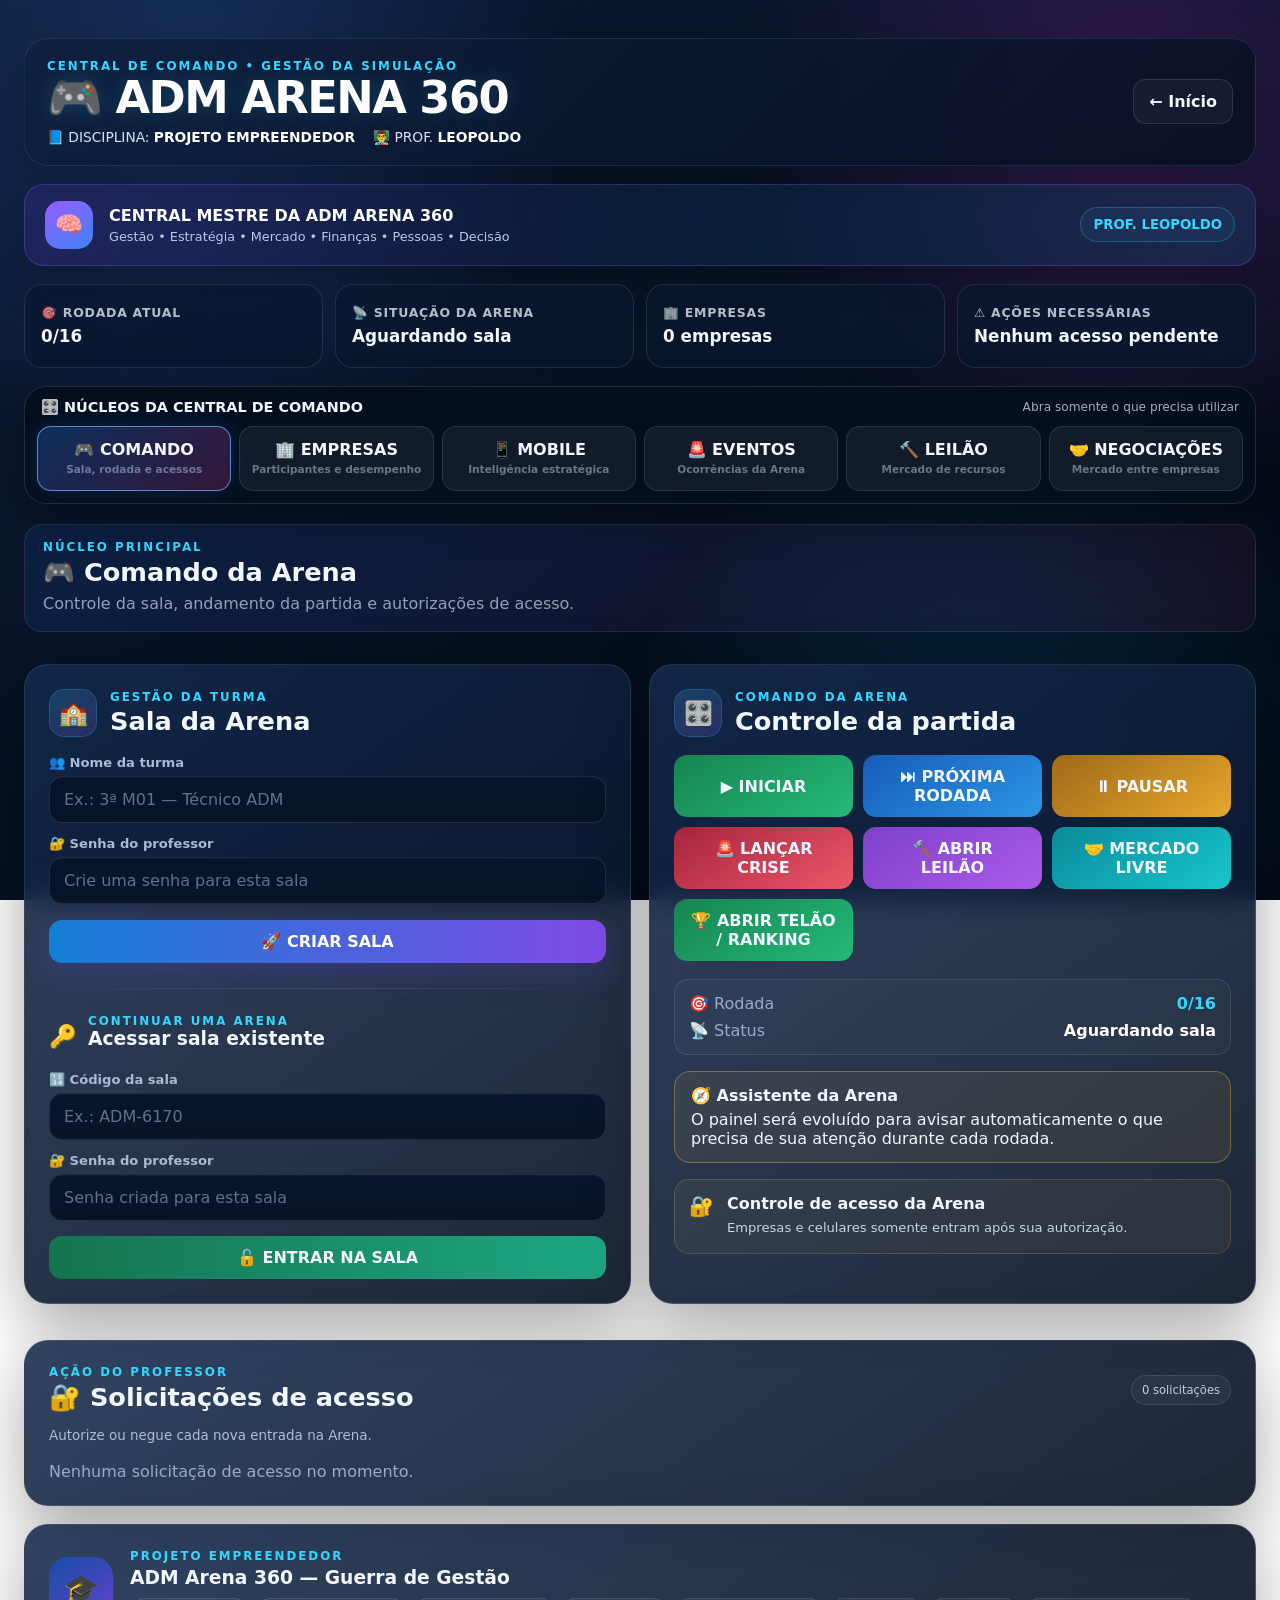
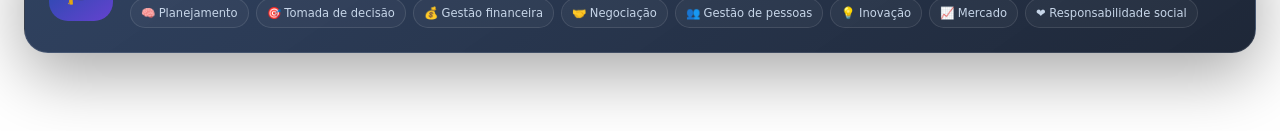
==== commit 3f1256a5: "Update professor.html" ====
--- a/professor.html
+++ b/professor.html
@@ -1,5 +1,6 @@
 <!doctype html>
 <html lang="pt-BR">
+
 <head>
   <meta charset="utf-8">
   <meta name="viewport" content="width=device-width,initial-scale=1">
@@ -8,8 +9,206 @@
   <title>ADM Arena 360 — Professor | Projeto Empreendedor</title>
 
   <link rel="stylesheet" href="css/style.css">
+
+  <style>
+    /* =========================================================
+       ADM ARENA 360
+       CENTRAL DE COMANDO DO PROFESSOR
+       NAVEGAÇÃO POR NÚCLEOS
+    ========================================================== */
+
+    .teacher-command-summary {
+      display: grid;
+      grid-template-columns: repeat(4, minmax(0, 1fr));
+      gap: 12px;
+      margin: 18px 0;
+    }
+
+    .teacher-summary-item {
+      padding: 15px 16px;
+      border-radius: 18px;
+      background: rgba(10, 24, 47, .78);
+      border: 1px solid rgba(255, 255, 255, .10);
+      min-height: 84px;
+      display: flex;
+      flex-direction: column;
+      justify-content: center;
+      gap: 6px;
+    }
+
+    .teacher-summary-item span {
+      opacity: .74;
+      font-size: .78rem;
+      font-weight: 800;
+      letter-spacing: .06em;
+      text-transform: uppercase;
+    }
+
+    .teacher-summary-item strong {
+      font-size: 1.05rem;
+    }
+
+    .teacher-nuclei {
+      position: sticky;
+      top: 8px;
+      z-index: 30;
+      padding: 12px;
+      margin: 16px 0 20px;
+      border-radius: 22px;
+      background: rgba(5, 14, 30, .94);
+      backdrop-filter: blur(14px);
+      border: 1px solid rgba(255, 255, 255, .12);
+      box-shadow: 0 14px 40px rgba(0, 0, 0, .28);
+    }
+
+    .teacher-nuclei-title {
+      display: flex;
+      justify-content: space-between;
+      gap: 12px;
+      align-items: center;
+      margin-bottom: 10px;
+      padding: 0 4px;
+    }
+
+    .teacher-nuclei-title strong {
+      font-size: .9rem;
+    }
+
+    .teacher-nuclei-title span {
+      font-size: .76rem;
+      opacity: .68;
+    }
+
+    .teacher-nuclei-grid {
+      display: grid;
+      grid-template-columns: repeat(6, minmax(0, 1fr));
+      gap: 8px;
+    }
+
+    .teacher-nucleus-btn {
+      border: 1px solid rgba(255, 255, 255, .11);
+      background: rgba(255, 255, 255, .055);
+      color: inherit;
+      border-radius: 14px;
+      padding: 11px 8px;
+      min-height: 65px;
+      cursor: pointer;
+      font-weight: 800;
+      line-height: 1.2;
+      transition:
+        transform .16s ease,
+        border-color .16s ease,
+        background .16s ease;
+    }
+
+    .teacher-nucleus-btn:hover {
+      transform: translateY(-2px);
+      border-color: rgba(255, 255, 255, .28);
+      background: rgba(255, 255, 255, .09);
+    }
+
+    .teacher-nucleus-btn.active {
+      background:
+        linear-gradient(
+          135deg,
+          rgba(46, 134, 255, .28),
+          rgba(221, 53, 154, .22)
+        );
+      border-color: rgba(116, 176, 255, .72);
+      box-shadow: 0 0 22px rgba(46, 134, 255, .17);
+    }
+
+    .teacher-nucleus-btn small {
+      display: block;
+      margin-top: 4px;
+      opacity: .64;
+      font-size: .66rem;
+      font-weight: 600;
+    }
+
+    .teacher-nucleus-panel {
+      display: none;
+      animation: nucleusEnter .18s ease;
+    }
+
+    .teacher-nucleus-panel.active {
+      display: block;
+    }
+
+    @keyframes nucleusEnter {
+      from {
+        opacity: 0;
+        transform: translateY(7px);
+      }
+
+      to {
+        opacity: 1;
+        transform: translateY(0);
+      }
+    }
+
+    .teacher-panel-heading {
+      margin-bottom: 14px;
+      padding: 15px 18px;
+      border-radius: 18px;
+      background:
+        linear-gradient(
+          135deg,
+          rgba(34, 116, 255, .12),
+          rgba(225, 48, 151, .08)
+        );
+      border: 1px solid rgba(255, 255, 255, .09);
+    }
+
+    .teacher-panel-heading h2 {
+      margin: 3px 0;
+    }
+
+    .teacher-panel-heading p {
+      margin: 4px 0 0;
+      opacity: .72;
+    }
+
+    .teacher-alert-hint {
+      margin: 16px 0;
+      padding: 14px 16px;
+      border-radius: 16px;
+      border: 1px solid rgba(255, 197, 61, .34);
+      background: rgba(255, 197, 61, .08);
+    }
+
+    .teacher-alert-hint strong {
+      display: block;
+      margin-bottom: 5px;
+    }
+
+    @media (max-width: 1100px) {
+      .teacher-nuclei-grid {
+        grid-template-columns: repeat(3, minmax(0, 1fr));
+      }
+
+      .teacher-command-summary {
+        grid-template-columns: repeat(2, minmax(0, 1fr));
+      }
+    }
+
+    @media (max-width: 650px) {
+      .teacher-nuclei {
+        position: static;
+      }
+
+      .teacher-nuclei-grid {
+        grid-template-columns: repeat(2, minmax(0, 1fr));
+      }
+
+      .teacher-command-summary {
+        grid-template-columns: 1fr;
+      }
+    }
+  </style>
 </head>
 
+
 <body class="professor-page">
 
 <div class="bg-grid"></div>
@@ -17,13 +216,15 @@
 <main class="shell wide">
 
   <!-- =========================================================
-       CABEÇALHO PRINCIPAL
+       CABEÇALHO
   ========================================================== -->
+
   <header class="topbar arena-topbar professor-topbar">
 
     <div class="brand-block">
+
       <div class="eyebrow">
-        PAINEL MESTRE • GESTÃO DA SIMULAÇÃO
+        CENTRAL DE COMANDO • GESTÃO DA SIMULAÇÃO
       </div>
 
       <h1 class="arena-title">
@@ -31,6 +232,7 @@
       </h1>
 
       <div class="school-identification">
+
         <span>
           📘 DISCIPLINA:
           <strong>PROJETO EMPREENDEDOR</strong>
@@ -40,7 +242,9 @@
           👨‍🏫 PROF.
           <strong>LEOPOLDO</strong>
         </span>
-      </div>
+
+      </div>
+
     </div>
 
     <a class="ghost btn-home" href="index.html">
@@ -51,8 +255,9 @@
 
 
   <!-- =========================================================
-       IDENTIDADE / PROPÓSITO
+       IDENTIDADE
   ========================================================== -->
+
   <section class="arena-course-banner professor-course-banner">
 
     <div class="course-banner-icon">
@@ -60,11 +265,15 @@
     </div>
 
     <div>
-      <strong>GESTÃO, DECISÃO E ESTRATÉGIA EMPREENDEDORA</strong>
+
+      <strong>
+        CENTRAL MESTRE DA ADM ARENA 360
+      </strong>
 
       <span>
-        Planejamento • Liderança • Negociação • Inovação • Gestão de Recursos
+        Gestão • Estratégia • Mercado • Finanças • Pessoas • Decisão
       </span>
+
     </div>
 
     <div class="course-professor">
@@ -75,690 +284,1002 @@
 
 
   <!-- =========================================================
-       CRIAÇÃO / ACESSO + CONTROLE DA PARTIDA
+       RESUMO EXECUTIVO
   ========================================================== -->
-  <section class="grid-2 professor-main-grid">
+
+  <section class="teacher-command-summary">
+
+    <div class="teacher-summary-item">
+
+      <span>🎯 Rodada atual</span>
+
+      <strong id="teacherSummaryRound">
+        Consulte o Comando
+      </strong>
+
+    </div>
+
+
+    <div class="teacher-summary-item">
+
+      <span>📡 Situação da Arena</span>
+
+      <strong id="teacherSummaryStatus">
+        Aguardando
+      </strong>
+
+    </div>
+
+
+    <div class="teacher-summary-item">
+
+      <span>🏢 Empresas</span>
+
+      <strong id="teacherSummaryCompanies">
+        Monitoramento em tempo real
+      </strong>
+
+    </div>
+
+
+    <div class="teacher-summary-item">
+
+      <span>⚠️ Ações necessárias</span>
+
+      <strong id="teacherSummaryAlerts">
+        Consulte acessos e eventos
+      </strong>
+
+    </div>
+
+  </section>
+
+
+  <!-- =========================================================
+       NAVEGAÇÃO DOS NÚCLEOS
+  ========================================================== -->
+
+  <nav class="teacher-nuclei">
+
+    <div class="teacher-nuclei-title">
+
+      <strong>
+        🎛️ NÚCLEOS DA CENTRAL DE COMANDO
+      </strong>
+
+      <span>
+        Abra somente o que precisa utilizar
+      </span>
+
+    </div>
+
+
+    <div class="teacher-nuclei-grid">
+
+      <button
+        type="button"
+        class="teacher-nucleus-btn active"
+        data-nucleus="comando"
+      >
+        🎮 COMANDO
+        <small>Sala, rodada e acessos</small>
+      </button>
+
+
+      <button
+        type="button"
+        class="teacher-nucleus-btn"
+        data-nucleus="empresas"
+      >
+        🏢 EMPRESAS
+        <small>Participantes e desempenho</small>
+      </button>
+
+
+      <button
+        type="button"
+        class="teacher-nucleus-btn"
+        data-nucleus="mobile"
+      >
+        📱 MOBILE
+        <small>Inteligência estratégica</small>
+      </button>
+
+
+      <button
+        type="button"
+        class="teacher-nucleus-btn"
+        data-nucleus="eventos"
+      >
+        🚨 EVENTOS
+        <small>Ocorrências da Arena</small>
+      </button>
+
+
+      <button
+        type="button"
+        class="teacher-nucleus-btn"
+        data-nucleus="leilao"
+      >
+        🔨 LEILÃO
+        <small>Mercado de recursos</small>
+      </button>
+
+
+      <button
+        type="button"
+        class="teacher-nucleus-btn"
+        data-nucleus="negociacoes"
+      >
+        🤝 NEGOCIAÇÕES
+        <small>Mercado entre empresas</small>
+      </button>
+
+    </div>
+
+  </nav>
+
+
+  <!-- =========================================================
+       NÚCLEO 1 — COMANDO
+  ========================================================== -->
+
+  <div
+    class="teacher-nucleus-panel active"
+    data-panel="comando"
+  >
+
+    <div class="teacher-panel-heading">
+
+      <div class="eyebrow">
+        NÚCLEO PRINCIPAL
+      </div>
+
+      <h2>
+        🎮 Comando da Arena
+      </h2>
+
+      <p>
+        Controle da sala, andamento da partida e autorizações de acesso.
+      </p>
+
+    </div>
+
+
+    <section class="grid-2 professor-main-grid">
+
+      <!-- =====================================================
+           SALA
+      ====================================================== -->
+
+      <div class="card glass room-admin-card">
+
+        <div class="card-heading">
+
+          <div class="card-heading-icon">
+            🏫
+          </div>
+
+          <div>
+
+            <div class="eyebrow">
+              GESTÃO DA TURMA
+            </div>
+
+            <h2>
+              Sala da Arena
+            </h2>
+
+          </div>
+
+        </div>
+
+
+        <label for="turma">
+          👥 Nome da turma
+        </label>
+
+        <input
+          id="turma"
+          placeholder="Ex.: 3ª M01 — Técnico ADM"
+          autocomplete="off"
+        >
+
+
+        <label for="senha">
+          🔐 Senha do professor
+        </label>
+
+        <input
+          id="senha"
+          type="password"
+          placeholder="Crie uma senha para esta sala"
+          autocomplete="new-password"
+        >
+
+
+        <button
+          class="primary btn-create-room"
+          id="criarSala"
+        >
+          🚀 CRIAR SALA
+        </button>
+
+
+        <div
+          id="codigoWrap"
+          class="room-code hidden"
+        >
+
+          <span>
+            CÓDIGO DA SALA
+          </span>
+
+          <strong id="codigoSala">
+            ADM-0000
+          </strong>
+
+          <button
+            class="ghost"
+            id="copiarCodigo"
+          >
+            📋 Copiar código
+          </button>
+
+        </div>
+
+
+        <div class="divider-line"></div>
+
+
+        <div class="access-room-heading">
+
+          <span class="access-room-icon">
+            🔑
+          </span>
+
+          <div>
+
+            <div class="eyebrow">
+              CONTINUAR UMA ARENA
+            </div>
+
+            <h3>
+              Acessar sala existente
+            </h3>
+
+          </div>
+
+        </div>
+
+
+        <label for="codigoExistente">
+          🔢 Código da sala
+        </label>
+
+        <input
+          id="codigoExistente"
+          placeholder="Ex.: ADM-6170"
+          autocomplete="off"
+        >
+
+
+        <label for="senhaExistente">
+          🔐 Senha do professor
+        </label>
+
+        <input
+          id="senhaExistente"
+          type="password"
+          placeholder="Senha criada para esta sala"
+          autocomplete="current-password"
+        >
+
+
+        <button
+          id="acessarSala"
+          class="btn-access-room"
+        >
+          🔓 ENTRAR NA SALA
+        </button>
+
+      </div>
+
+
+      <!-- =====================================================
+           CONTROLE DA PARTIDA
+      ====================================================== -->
+
+      <div class="card glass game-control-card">
+
+        <div class="card-heading">
+
+          <div class="card-heading-icon">
+            🎛️
+          </div>
+
+          <div>
+
+            <div class="eyebrow">
+              COMANDO DA ARENA
+            </div>
+
+            <h2>
+              Controle da partida
+            </h2>
+
+          </div>
+
+        </div>
+
+
+        <div class="control-grid">
+
+          <button
+            id="iniciar"
+            class="control-btn control-start"
+          >
+            ▶ INICIAR
+          </button>
+
+
+          <button
+            id="proxima"
+            class="control-btn control-next"
+          >
+            ⏭ PRÓXIMA RODADA
+          </button>
+
+
+          <button
+            id="pausar"
+            class="control-btn control-pause"
+          >
+            ⏸ PAUSAR
+          </button>
+
+
+          <button
+            id="crise"
+            class="control-btn control-crisis"
+          >
+            🚨 LANÇAR CRISE
+          </button>
+
+
+          <button
+            id="leilao"
+            class="control-btn control-auction"
+          >
+            🔨 ABRIR LEILÃO
+          </button>
+
+
+          <button
+            id="mercado"
+            class="control-btn control-market"
+          >
+            🤝 MERCADO LIVRE
+          </button>
+
+        </div>
+
+
+        <div class="status professor-status">
+
+          <span>
+            🎯 Rodada
+          </span>
+
+          <strong id="rodada">
+            0/16
+          </strong>
+
+
+          <span>
+            📡 Status
+          </span>
+
+          <strong id="status">
+            Aguardando sala
+          </strong>
+
+        </div>
+
+
+        <div class="teacher-alert-hint">
+
+          <strong>
+            🧭 Assistente da Arena
+          </strong>
+
+          O painel será evoluído para avisar automaticamente
+          o que precisa de sua atenção durante cada rodada.
+
+        </div>
+
+
+        <div class="teacher-security-note">
+
+          <div class="security-icon">
+            🔐
+          </div>
+
+          <div>
+
+            <strong>
+              Controle de acesso da Arena
+            </strong>
+
+            <p>
+              Empresas e celulares somente entram após sua autorização.
+            </p>
+
+          </div>
+
+        </div>
+
+      </div>
+
+    </section>
+
 
     <!-- =======================================================
-         SALA
+         SOLICITAÇÕES
     ======================================================== -->
-    <div class="card glass room-admin-card">
-
-      <div class="card-heading">
-
-        <div class="card-heading-icon">
-          🏫
+
+    <section
+      id="accessRequestsCard"
+      class="card glass access-requests-card"
+    >
+
+      <div class="section-title">
+
+        <div>
+
+          <div class="eyebrow">
+            AÇÃO DO PROFESSOR
+          </div>
+
+          <h2>
+            🔐 Solicitações de acesso
+          </h2>
+
         </div>
 
+
+        <span
+          id="qtdSolicitacoes"
+          class="request-count"
+        >
+          0 solicitações
+        </span>
+
+      </div>
+
+
+      <p class="section-description">
+        Autorize ou negue cada nova entrada na Arena.
+      </p>
+
+
+      <div
+        id="solicitacoesAcesso"
+        class="access-request-list empty"
+      >
+        Nenhuma solicitação de acesso no momento.
+      </div>
+
+    </section>
+
+  </div>
+
+
+  <!-- =========================================================
+       NÚCLEO 2 — EMPRESAS
+  ========================================================== -->
+
+  <div
+    class="teacher-nucleus-panel"
+    data-panel="empresas"
+  >
+
+    <div class="teacher-panel-heading">
+
+      <div class="eyebrow">
+        VISÃO DAS EMPRESAS
+      </div>
+
+      <h2>
+        🏢 Empresas e participantes
+      </h2>
+
+      <p>
+        Acompanhe indicadores, recursos e componentes de cada grupo.
+      </p>
+
+    </div>
+
+
+    <section class="card glass companies-card">
+
+      <div class="section-title">
+
         <div>
+
           <div class="eyebrow">
-            GESTÃO DA TURMA
+            PARTICIPANTES DA SIMULAÇÃO
           </div>
 
           <h2>
-            Nova partida
+            🏢 Empresas conectadas
           </h2>
+
         </div>
 
-      </div>
-
-
-      <label for="turma">
-        👥 Nome da turma
-      </label>
-
-      <input
-        id="turma"
-        placeholder="Ex.: 3ª M01 — Técnico ADM"
-        autocomplete="off"
+
+        <span id="qtdEmpresas">
+          0 empresas
+        </span>
+
+      </div>
+
+
+      <div class="company-list-header">
+
+        <span>
+          Empresa / Componentes
+        </span>
+
+        <span>
+          Caixa
+        </span>
+
+        <span>
+          Clientes
+        </span>
+
+        <span>
+          Reputação
+        </span>
+
+        <span>
+          XP
+        </span>
+
+        <span>
+          Recursos
+        </span>
+
+      </div>
+
+
+      <div
+        id="empresas"
+        class="company-list empty"
       >
-
-
-      <label for="senha">
-        🔐 Senha do professor
-      </label>
-
-      <input
-        id="senha"
-        type="password"
-        placeholder="Crie uma senha para esta sala"
-        autocomplete="new-password"
+        Crie ou acesse uma sala para iniciar.
+      </div>
+
+    </section>
+
+  </div>
+
+
+  <!-- =========================================================
+       NÚCLEO 3 — MOBILE
+  ========================================================== -->
+
+  <div
+    class="teacher-nucleus-panel"
+    data-panel="mobile"
+  >
+
+    <div class="teacher-panel-heading">
+
+      <div class="eyebrow">
+        INTELIGÊNCIA EMPRESARIAL
+      </div>
+
+      <h2>
+        📱 Central Estratégica Mobile
+      </h2>
+
+      <p>
+        Canal reservado para informações estratégicas e confidenciais.
+      </p>
+
+    </div>
+
+
+    <section class="card glass teacher-mobile-center">
+
+      <div class="section-title">
+
+        <div>
+
+          <div class="eyebrow">
+            INTELIGÊNCIA EMPRESARIAL
+          </div>
+
+          <h2>
+            📱 Central Estratégica Mobile
+          </h2>
+
+        </div>
+
+
+        <span
+          id="qtdCelulares"
+          class="mobile-count"
+        >
+          0 celulares
+        </span>
+
+      </div>
+
+
+      <p class="section-description">
+        Envie informações, oportunidades, alertas ou pistas estratégicas
+        para uma empresa específica ou para todas as empresas conectadas.
+      </p>
+
+
+      <div class="mobile-admin-layout">
+
+        <div class="mobile-message-form">
+
+          <label for="mobileDestino">
+            🏢 Destinatário
+          </label>
+
+          <select id="mobileDestino">
+
+            <option value="all">
+              📢 Todas as empresas
+            </option>
+
+          </select>
+
+
+          <label for="mobileTipo">
+            🎯 Tipo de informação
+          </label>
+
+          <select id="mobileTipo">
+
+            <option value="alerta">
+              ⚠️ Alerta de mercado
+            </option>
+
+            <option value="oportunidade">
+              💡 Oportunidade estratégica
+            </option>
+
+            <option value="pista">
+              🔐 Informação privilegiada
+            </option>
+
+            <option value="negociacao">
+              🤝 Informação comercial
+            </option>
+
+            <option value="resultado">
+              📊 Resultado / consequência
+            </option>
+
+          </select>
+
+
+          <label for="mobileMensagem">
+            💬 Mensagem estratégica
+          </label>
+
+          <textarea
+            id="mobileMensagem"
+            placeholder="Ex.: Analistas identificaram sinais de mudança no mercado que poderão influenciar uma rodada futura."
+          ></textarea>
+
+
+          <button
+            id="enviarMobile"
+            class="btn-mobile-send"
+          >
+            📲 ENVIAR PARA CENTRAL MOBILE
+          </button>
+
+        </div>
+
+
+        <div class="mobile-connected-panel">
+
+          <div class="mobile-connected-title">
+            📡 Celulares vinculados
+          </div>
+
+          <div
+            id="celularesConectados"
+            class="mobile-connected-list empty"
+          >
+            Nenhum celular estratégico conectado.
+          </div>
+
+        </div>
+
+      </div>
+
+    </section>
+
+  </div>
+
+
+  <!-- =========================================================
+       NÚCLEO 4 — EVENTOS
+  ========================================================== -->
+
+  <div
+    class="teacher-nucleus-panel"
+    data-panel="eventos"
+  >
+
+    <div class="teacher-panel-heading">
+
+      <div class="eyebrow">
+        EVENTOS E OCORRÊNCIAS
+      </div>
+
+      <h2>
+        🚨 Eventos da Arena
+      </h2>
+
+      <p>
+        Dispare situações que alteram o cenário empresarial.
+      </p>
+
+    </div>
+
+
+    <section class="card glass events-card">
+
+      <div class="section-title">
+
+        <div>
+
+          <div class="eyebrow">
+            EVENTOS DA SIMULAÇÃO
+          </div>
+
+          <h2>
+            🚨 Disparar evento de mercado
+          </h2>
+
+        </div>
+
+        <span class="event-rule">
+          Cada evento: 1 uso por Arena
+        </span>
+
+      </div>
+
+
+      <p class="section-description">
+        Os eventos modificam o cenário das empresas e exigem decisões rápidas.
+        Eventos já utilizados permanecem bloqueados.
+      </p>
+
+
+      <div class="event-grid">
+
+        <button
+          class="event event-supplier"
+          data-event="fornecedor"
+        >
+          📦
+          <span>Fornecedor +18%</span>
+        </button>
+
+
+        <button
+          class="event event-viral"
+          data-event="viral"
+        >
+          📱
+          <span>Reclamação viral</span>
+        </button>
+
+
+        <button
+          class="event event-team"
+          data-event="equipe"
+        >
+          👥
+          <span>Equipe insatisfeita</span>
+        </button>
+
+
+        <button
+          class="event event-boom"
+          data-event="boom"
+        >
+          📈
+          <span>Boom de vendas</span>
+        </button>
+
+
+        <button
+          class="event event-logistics"
+          data-event="logistica"
+        >
+          🚚
+          <span>Crise logística</span>
+        </button>
+
+
+        <button
+          class="event event-credit"
+          data-event="credito"
+        >
+          🏦
+          <span>Crédito liberado</span>
+        </button>
+
+      </div>
+
+    </section>
+
+  </div>
+
+
+  <!-- =========================================================
+       NÚCLEO 5 — LEILÃO
+  ========================================================== -->
+
+  <div
+    class="teacher-nucleus-panel"
+    data-panel="leilao"
+  >
+
+    <div class="teacher-panel-heading">
+
+      <div class="eyebrow">
+        MERCADO DE RECURSOS
+      </div>
+
+      <h2>
+        🔨 Central de Leilão
+      </h2>
+
+      <p>
+        Acompanhe lances e recursos disputados pelas empresas.
+      </p>
+
+    </div>
+
+
+    <section
+      id="painelLeilao"
+      class="card glass auction-admin-card"
+    >
+
+      <div class="section-title">
+
+        <div>
+
+          <div class="eyebrow">
+            MERCADO DE RECURSOS
+          </div>
+
+          <h2>
+            🔨 Central de Leilão
+          </h2>
+
+        </div>
+
+
+        <span
+          id="statusLeilao"
+          class="auction-status"
+        >
+          Aguardando
+        </span>
+
+      </div>
+
+
+      <div
+        id="conteudoLeilao"
+        class="auction-admin-content"
       >
 
-
-      <button
-        class="primary btn-create-room"
-        id="criarSala"
+        <p class="muted">
+          O painel será ativado quando um leilão for aberto.
+        </p>
+
+      </div>
+
+    </section>
+
+  </div>
+
+
+  <!-- =========================================================
+       NÚCLEO 6 — NEGOCIAÇÕES
+  ========================================================== -->
+
+  <div
+    class="teacher-nucleus-panel"
+    data-panel="negociacoes"
+  >
+
+    <div class="teacher-panel-heading">
+
+      <div class="eyebrow">
+        RELAÇÕES ENTRE EMPRESAS
+      </div>
+
+      <h2>
+        🤝 Central de Negociações
+      </h2>
+
+      <p>
+        Acompanhe as operações realizadas entre as empresas.
+      </p>
+
+    </div>
+
+
+    <section
+      id="centralNegociacoes"
+      class="card glass negotiations-admin-card"
+    >
+
+      <div class="section-title">
+
+        <div>
+
+          <div class="eyebrow">
+            RELAÇÕES ENTRE EMPRESAS
+          </div>
+
+          <h2>
+            🤝 Central de Negociações
+          </h2>
+
+        </div>
+
+
+        <span
+          id="qtdNegociacoes"
+          class="negotiation-count"
+        >
+          0 negociações
+        </span>
+
+      </div>
+
+
+      <p class="section-description">
+        Acompanhe propostas, vendas de recursos, contrapropostas
+        e negociações concluídas entre as empresas.
+      </p>
+
+
+      <div
+        id="listaNegociacoes"
+        class="teacher-negotiation-list empty"
       >
-        🚀 CRIAR SALA
-      </button>
-
-
-      <div
-        id="codigoWrap"
-        class="room-code hidden"
-      >
-
-        <span>
-          CÓDIGO DA SALA
-        </span>
-
-        <strong id="codigoSala">
-          ADM-0000
-        </strong>
-
-        <button
-          class="ghost"
-          id="copiarCodigo"
-        >
-          📋 Copiar código
-        </button>
-
-      </div>
-
-
-      <div class="divider-line"></div>
-
-
-      <div class="access-room-heading">
-        <span class="access-room-icon">
-          🔑
-        </span>
-
-        <div>
-          <div class="eyebrow">
-            CONTINUAR UMA ARENA
-          </div>
-
-          <h3>
-            Acessar sala existente
-          </h3>
-        </div>
-      </div>
-
-
-      <label for="codigoExistente">
-        🔢 Código da sala
-      </label>
-
-      <input
-        id="codigoExistente"
-        placeholder="Ex.: ADM-6170"
-        autocomplete="off"
-      >
-
-
-      <label for="senhaExistente">
-        🔐 Senha do professor
-      </label>
-
-      <input
-        id="senhaExistente"
-        type="password"
-        placeholder="Senha criada para esta sala"
-        autocomplete="current-password"
-      >
-
-
-      <button
-        id="acessarSala"
-        class="btn-access-room"
-      >
-        🔓 ENTRAR NA SALA
-      </button>
-
-    </div>
-
-
-    <!-- =======================================================
-         CONTROLE DA PARTIDA
-    ======================================================== -->
-    <div class="card glass game-control-card">
-
-      <div class="card-heading">
-
-        <div class="card-heading-icon">
-          🎛️
-        </div>
-
-        <div>
-          <div class="eyebrow">
-            COMANDO DA ARENA
-          </div>
-
-          <h2>
-            Controle da partida
-          </h2>
-        </div>
-
-      </div>
-
-
-      <div class="control-grid">
-
-        <button
-          id="iniciar"
-          class="control-btn control-start"
-        >
-          ▶ INICIAR
-        </button>
-
-
-        <button
-          id="proxima"
-          class="control-btn control-next"
-        >
-          ⏭ PRÓXIMA RODADA
-        </button>
-
-
-        <button
-          id="pausar"
-          class="control-btn control-pause"
-        >
-          ⏸ PAUSAR
-        </button>
-
-
-        <button
-          id="crise"
-          class="control-btn control-crisis"
-        >
-          🚨 LANÇAR CRISE
-        </button>
-
-
-        <button
-          id="leilao"
-          class="control-btn control-auction"
-        >
-          🔨 ABRIR LEILÃO
-        </button>
-
-
-        <button
-          id="mercado"
-          class="control-btn control-market"
-        >
-          🤝 MERCADO LIVRE
-        </button>
-
-      </div>
-
-
-      <div class="status professor-status">
-
-        <span>
-          🎯 Rodada
-        </span>
-
-        <strong id="rodada">
-          0/8
-        </strong>
-
-
-        <span>
-          📡 Status
-        </span>
-
-        <strong id="status">
-          Aguardando sala
-        </strong>
-
-      </div>
-
-
-      <div class="teacher-security-note">
-
-        <div class="security-icon">
-          🔐
-        </div>
-
-        <div>
-          <strong>
-            Controle de acesso da Arena
-          </strong>
-
-          <p>
-            Empresas que retornarem à sala precisarão da sua autorização
-            antes de continuar a partida.
-          </p>
-        </div>
-
-      </div>
-
-    </div>
-
-  </section>
+        Nenhuma negociação registrada.
+      </div>
+
+    </section>
+
+  </div>
 
 
   <!-- =========================================================
-       SOLICITAÇÕES DE ACESSO
+       ORIENTAÇÃO PEDAGÓGICA
   ========================================================== -->
-  <section
-    id="accessRequestsCard"
-    class="card glass access-requests-card"
-  >
-
-    <div class="section-title">
-
-      <div>
-
-        <div class="eyebrow">
-          CONTROLE DE REENTRADA
-        </div>
-
-        <h2>
-          🔐 Solicitações de acesso
-        </h2>
-
-      </div>
-
-
-      <span
-        id="qtdSolicitacoes"
-        class="request-count"
-      >
-        0 solicitações
-      </span>
-
-    </div>
-
-
-    <p class="section-description">
-      Quando uma empresa tentar retornar à Arena, a solicitação aparecerá
-      aqui. O estudante só entra depois da sua autorização.
-    </p>
-
-
-    <div
-      id="solicitacoesAcesso"
-      class="access-request-list empty"
-    >
-      Nenhuma solicitação de acesso no momento.
-    </div>
-
-  </section>
-
-
-  <!-- =========================================================
-       EMPRESAS CONECTADAS
-  ========================================================== -->
-  <section class="card glass companies-card">
-
-    <div class="section-title">
-
-      <div>
-
-        <div class="eyebrow">
-          PARTICIPANTES DA SIMULAÇÃO
-        </div>
-
-        <h2>
-          🏢 Empresas conectadas
-        </h2>
-
-      </div>
-
-
-      <span id="qtdEmpresas">
-        0 empresas
-      </span>
-
-    </div>
-
-
-    <div class="company-list-header">
-
-      <span>
-        Empresa / Componentes
-      </span>
-
-      <span>
-        Caixa
-      </span>
-
-      <span>
-        Clientes
-      </span>
-
-      <span>
-        Reputação
-      </span>
-
-      <span>
-        XP
-      </span>
-
-      <span>
-        Recursos
-      </span>
-
-    </div>
-
-
-    <div
-      id="empresas"
-      class="company-list empty"
-    >
-      Crie ou acesse uma sala para iniciar.
-    </div>
-
-  </section>
-
-
-  <!-- =========================================================
-       CENTRAL ESTRATÉGICA MOBILE
-  ========================================================== -->
-  <section class="card glass teacher-mobile-center">
-
-    <div class="section-title">
-
-      <div>
-
-        <div class="eyebrow">
-          INTELIGÊNCIA EMPRESARIAL
-        </div>
-
-        <h2>
-          📱 Central Estratégica Mobile
-        </h2>
-
-      </div>
-
-
-      <span
-        id="qtdCelulares"
-        class="mobile-count"
-      >
-        0 celulares
-      </span>
-
-    </div>
-
-
-    <p class="section-description">
-      Envie informações, oportunidades, alertas ou pistas estratégicas
-      para uma empresa específica ou para todas as empresas conectadas.
-    </p>
-
-
-    <div class="mobile-admin-layout">
-
-      <div class="mobile-message-form">
-
-        <label for="mobileDestino">
-          🏢 Destinatário
-        </label>
-
-        <select id="mobileDestino">
-
-          <option value="all">
-            📢 Todas as empresas
-          </option>
-
-        </select>
-
-
-        <label for="mobileTipo">
-          🎯 Tipo de informação
-        </label>
-
-        <select id="mobileTipo">
-
-          <option value="alerta">
-            ⚠️ Alerta de mercado
-          </option>
-
-          <option value="oportunidade">
-            💡 Oportunidade estratégica
-          </option>
-
-          <option value="pista">
-            🔍 Informação / pista exclusiva
-          </option>
-
-          <option value="negociacao">
-            🤝 Informação comercial
-          </option>
-
-          <option value="resultado">
-            📊 Resultado / consequência
-          </option>
-
-        </select>
-
-
-        <label for="mobileMensagem">
-          💬 Mensagem estratégica
-        </label>
-
-        <textarea
-          id="mobileMensagem"
-          placeholder="Ex.: Informações de mercado indicam possível aumento da procura na próxima rodada."
-        ></textarea>
-
-
-        <button
-          id="enviarMobile"
-          class="btn-mobile-send"
-        >
-          📲 ENVIAR PARA CENTRAL MOBILE
-        </button>
-
-      </div>
-
-
-      <div class="mobile-connected-panel">
-
-        <div class="mobile-connected-title">
-          📡 Celulares vinculados
-        </div>
-
-        <div
-          id="celularesConectados"
-          class="mobile-connected-list empty"
-        >
-          Nenhum celular estratégico conectado.
-        </div>
-
-      </div>
-
-    </div>
-
-  </section>
-
-
-  <!-- =========================================================
-       EVENTOS DE MERCADO
-  ========================================================== -->
-  <section class="card glass events-card">
-
-    <div class="section-title">
-
-      <div>
-
-        <div class="eyebrow">
-          EVENTOS DA SIMULAÇÃO
-        </div>
-
-        <h2>
-          🚨 Disparar evento de mercado
-        </h2>
-
-      </div>
-
-      <span class="event-rule">
-        Cada evento: 1 uso por Arena
-      </span>
-
-    </div>
-
-
-    <p class="section-description">
-      Os eventos modificam o cenário das empresas e exigem decisões rápidas.
-      Eventos já utilizados permanecem bloqueados.
-    </p>
-
-
-    <div class="event-grid">
-
-      <button
-        class="event event-supplier"
-        data-event="fornecedor"
-      >
-        📦
-        <span>Fornecedor +18%</span>
-      </button>
-
-
-      <button
-        class="event event-viral"
-        data-event="viral"
-      >
-        📱
-        <span>Reclamação viral</span>
-      </button>
-
-
-      <button
-        class="event event-team"
-        data-event="equipe"
-      >
-        👥
-        <span>Equipe insatisfeita</span>
-      </button>
-
-
-      <button
-        class="event event-boom"
-        data-event="boom"
-      >
-        📈
-        <span>Boom de vendas</span>
-      </button>
-
-
-      <button
-        class="event event-logistics"
-        data-event="logistica"
-      >
-        🚚
-        <span>Crise logística</span>
-      </button>
-
-
-      <button
-        class="event event-credit"
-        data-event="credito"
-      >
-        🏦
-        <span>Crédito liberado</span>
-      </button>
-
-    </div>
-
-  </section>
-
-
-  <!-- =========================================================
-       LEILÃO
-       O professor.js atual/incrementado poderá preencher esta área.
-  ========================================================== -->
-  <section
-    id="painelLeilao"
-    class="card glass auction-admin-card"
-  >
-
-    <div class="section-title">
-
-      <div>
-
-        <div class="eyebrow">
-          MERCADO DE RECURSOS
-        </div>
-
-        <h2>
-          🔨 Central de Leilão
-        </h2>
-
-      </div>
-
-
-      <span
-        id="statusLeilao"
-        class="auction-status"
-      >
-        Aguardando
-      </span>
-
-    </div>
-
-
-    <div
-      id="conteudoLeilao"
-      class="auction-admin-content"
-    >
-      <p class="muted">
-        O painel será ativado quando um leilão for aberto.
-      </p>
-    </div>
-
-  </section>
-
-
-  <!-- =========================================================
-       CENTRAL DE NEGOCIAÇÕES
-  ========================================================== -->
-  <section
-    id="centralNegociacoes"
-    class="card glass negotiations-admin-card"
-  >
-
-    <div class="section-title">
-
-      <div>
-
-        <div class="eyebrow">
-          RELAÇÕES ENTRE EMPRESAS
-        </div>
-
-        <h2>
-          🤝 Central de Negociações
-        </h2>
-
-      </div>
-
-
-      <span
-        id="qtdNegociacoes"
-        class="negotiation-count"
-      >
-        0 negociações
-      </span>
-
-    </div>
-
-
-    <p class="section-description">
-      Acompanhe propostas, vendas de recursos, contrapropostas
-      e negociações concluídas entre as empresas.
-    </p>
-
-
-    <div
-      id="listaNegociacoes"
-      class="teacher-negotiation-list empty"
-    >
-      Nenhuma negociação registrada.
-    </div>
-
-  </section>
-
-
-  <!-- =========================================================
-       PAINEL DE ORIENTAÇÃO PEDAGÓGICA
-  ========================================================== -->
+
   <section class="card glass pedagogical-card">
 
     <div class="pedagogical-icon">
@@ -772,38 +1293,19 @@
       </div>
 
       <h3>
-        Competências trabalhadas na ADM Arena 360
+        ADM Arena 360 — Guerra de Gestão
       </h3>
 
       <div class="pedagogical-skills">
 
-        <span>
-          🧠 Planejamento
-        </span>
-
-        <span>
-          🎯 Tomada de decisão
-        </span>
-
-        <span>
-          💰 Gestão de recursos
-        </span>
-
-        <span>
-          🤝 Negociação
-        </span>
-
-        <span>
-          👥 Trabalho em equipe
-        </span>
-
-        <span>
-          💡 Inovação
-        </span>
-
-        <span>
-          🚀 Visão empreendedora
-        </span>
+        <span>🧠 Planejamento</span>
+        <span>🎯 Tomada de decisão</span>
+        <span>💰 Gestão financeira</span>
+        <span>🤝 Negociação</span>
+        <span>👥 Gestão de pessoas</span>
+        <span>💡 Inovação</span>
+        <span>📈 Mercado</span>
+        <span>❤️ Responsabilidade social</span>
 
       </div>
 
@@ -813,8 +1315,9 @@
 
 
   <!-- =========================================================
-       MODAL INFORMAÇÃO MOBILE
+       MODAL MOBILE
   ========================================================== -->
+
   <div
     id="modalProfessorMobile"
     class="modal hidden"
@@ -854,6 +1357,7 @@
   <!-- =========================================================
        TOAST
   ========================================================== -->
+
   <div
     id="toast"
     class="toast hidden"
@@ -862,10 +1366,175 @@
 </main>
 
 
+<!-- =========================================================
+     NAVEGAÇÃO LOCAL DOS NÚCLEOS
+========================================================== -->
+
+<script>
+  (() => {
+
+    const buttons =
+      document.querySelectorAll(
+        ".teacher-nucleus-btn"
+      );
+
+    const panels =
+      document.querySelectorAll(
+        ".teacher-nucleus-panel"
+      );
+
+
+    function openNucleus(name) {
+
+      buttons.forEach(button => {
+
+        button.classList.toggle(
+          "active",
+          button.dataset.nucleus === name
+        );
+
+      });
+
+
+      panels.forEach(panel => {
+
+        panel.classList.toggle(
+          "active",
+          panel.dataset.panel === name
+        );
+
+      });
+
+
+      window.scrollTo({
+        top: 0,
+        behavior: "smooth"
+      });
+
+    }
+
+
+    buttons.forEach(button => {
+
+      button.addEventListener(
+        "click",
+        () => {
+
+          openNucleus(
+            button.dataset.nucleus
+          );
+
+        }
+      );
+
+    });
+
+
+    /*
+      Espelha os indicadores já utilizados
+      pelo sistema atual no resumo executivo.
+      Não altera o Firebase nem a partida.
+    */
+
+    setInterval(() => {
+
+      const round =
+        document.querySelector("#rodada");
+
+      const status =
+        document.querySelector("#status");
+
+      const companies =
+        document.querySelector("#qtdEmpresas");
+
+      const requests =
+        document.querySelector("#qtdSolicitacoes");
+
+
+      const summaryRound =
+        document.querySelector(
+          "#teacherSummaryRound"
+        );
+
+      const summaryStatus =
+        document.querySelector(
+          "#teacherSummaryStatus"
+        );
+
+      const summaryCompanies =
+        document.querySelector(
+          "#teacherSummaryCompanies"
+        );
+
+      const summaryAlerts =
+        document.querySelector(
+          "#teacherSummaryAlerts"
+        );
+
+
+      if (
+        summaryRound &&
+        round
+      ) {
+
+        summaryRound.textContent =
+          round.textContent.trim();
+
+      }
+
+
+      if (
+        summaryStatus &&
+        status
+      ) {
+
+        summaryStatus.textContent =
+          status.textContent.trim();
+
+      }
+
+
+      if (
+        summaryCompanies &&
+        companies
+      ) {
+
+        summaryCompanies.textContent =
+          companies.textContent.trim();
+
+      }
+
+
+      if (
+        summaryAlerts &&
+        requests
+      ) {
+
+        const value =
+          requests.textContent.trim();
+
+        summaryAlerts.textContent =
+          value === "0 solicitações"
+            ? "Nenhum acesso pendente"
+            : value;
+
+      }
+
+    }, 700);
+
+  })();
+</script>
+
+
 <script
   type="module"
   src="js/professor.js"
 ></script>
-<script type="module" src="js/abertura.js"></script>
+
+<script
+  type="module"
+  src="js/abertura.js"
+></script>
+
 </body>
 </html>
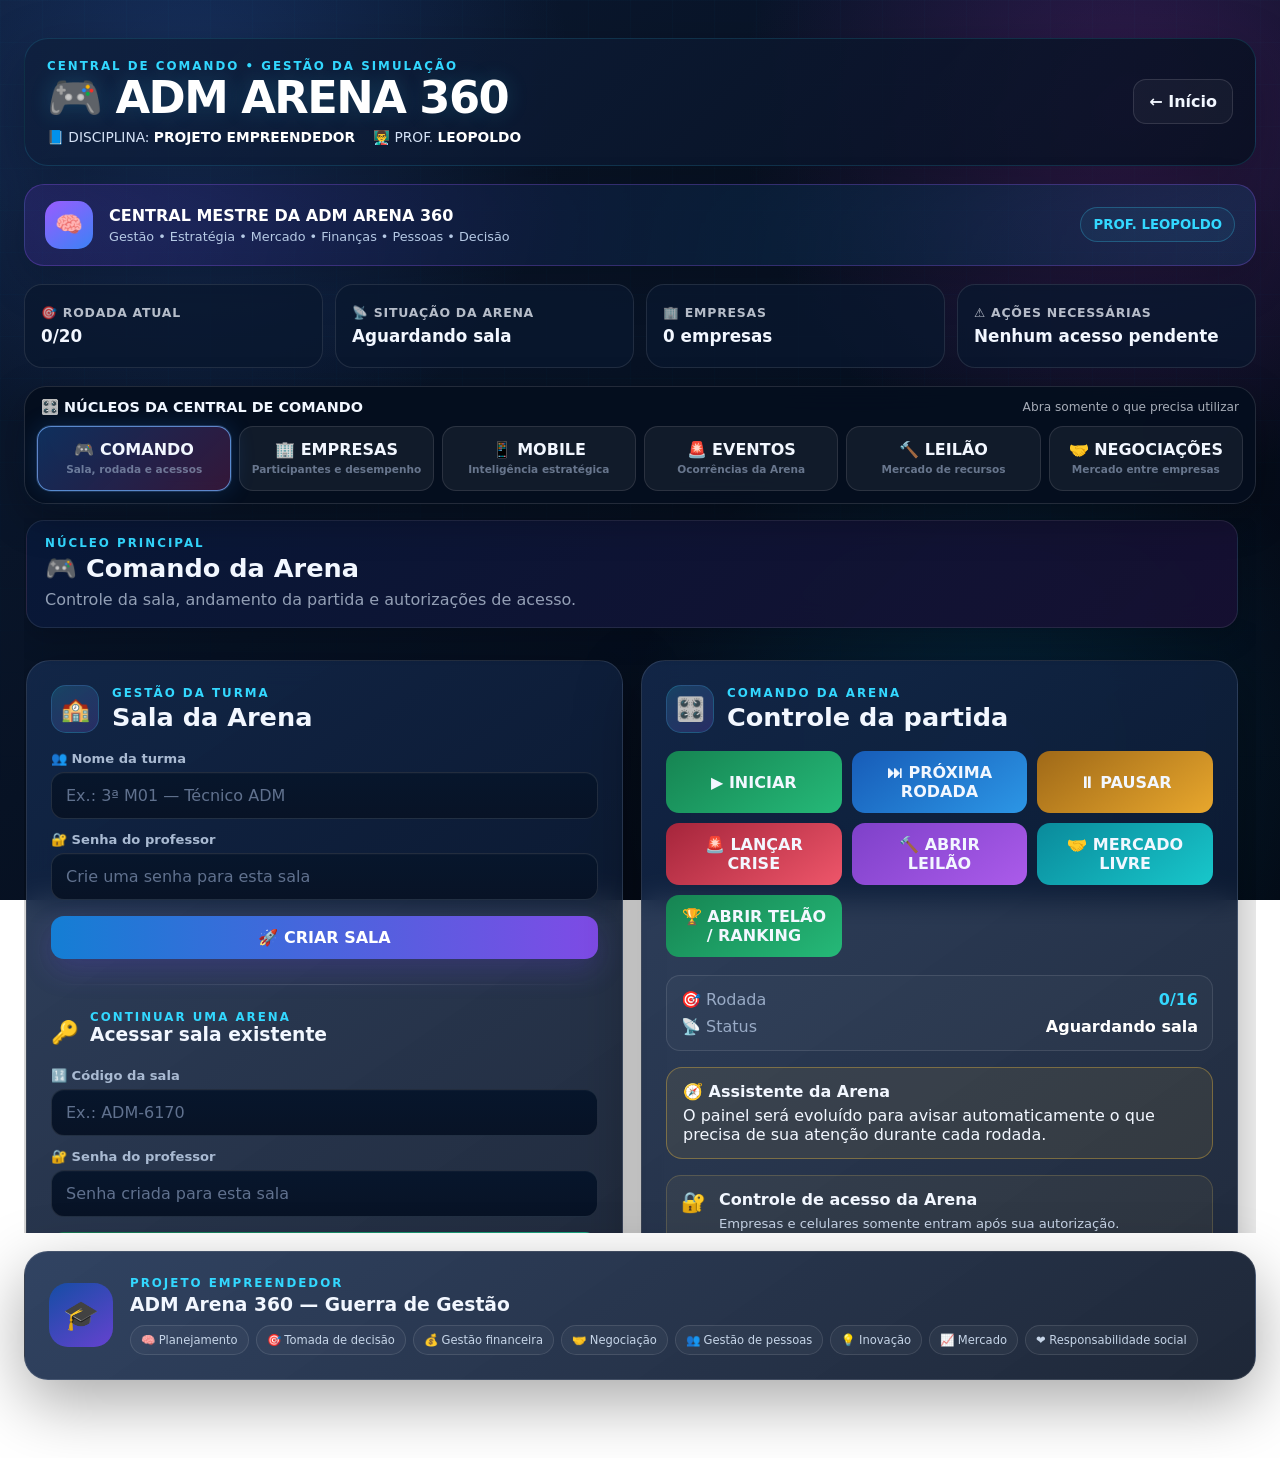
==== commit 8d6c4c5e: "Update professor.html" ====
--- a/professor.html
+++ b/professor.html
@@ -1471,16 +1471,31 @@
           "#teacherSummaryAlerts"
         );
 
-
-      if (
-        summaryRound &&
-        round
-      ) {
-
-        summaryRound.textContent =
-          round.textContent.trim();
-
-      }
+if (summaryRound) {
+
+  const roundText =
+    round
+      ? String(round.textContent || "")
+      : "";
+
+  const roundMatch =
+    roundText.match(/\d+/);
+
+  const currentRound =
+    roundMatch
+      ? Math.max(
+          0,
+          Math.min(
+            20,
+            Number(roundMatch[0]) || 0
+          )
+        )
+      : 0;
+
+  summaryRound.textContent =
+    `${currentRound}/20`;
+
+}
 
 
       if (
